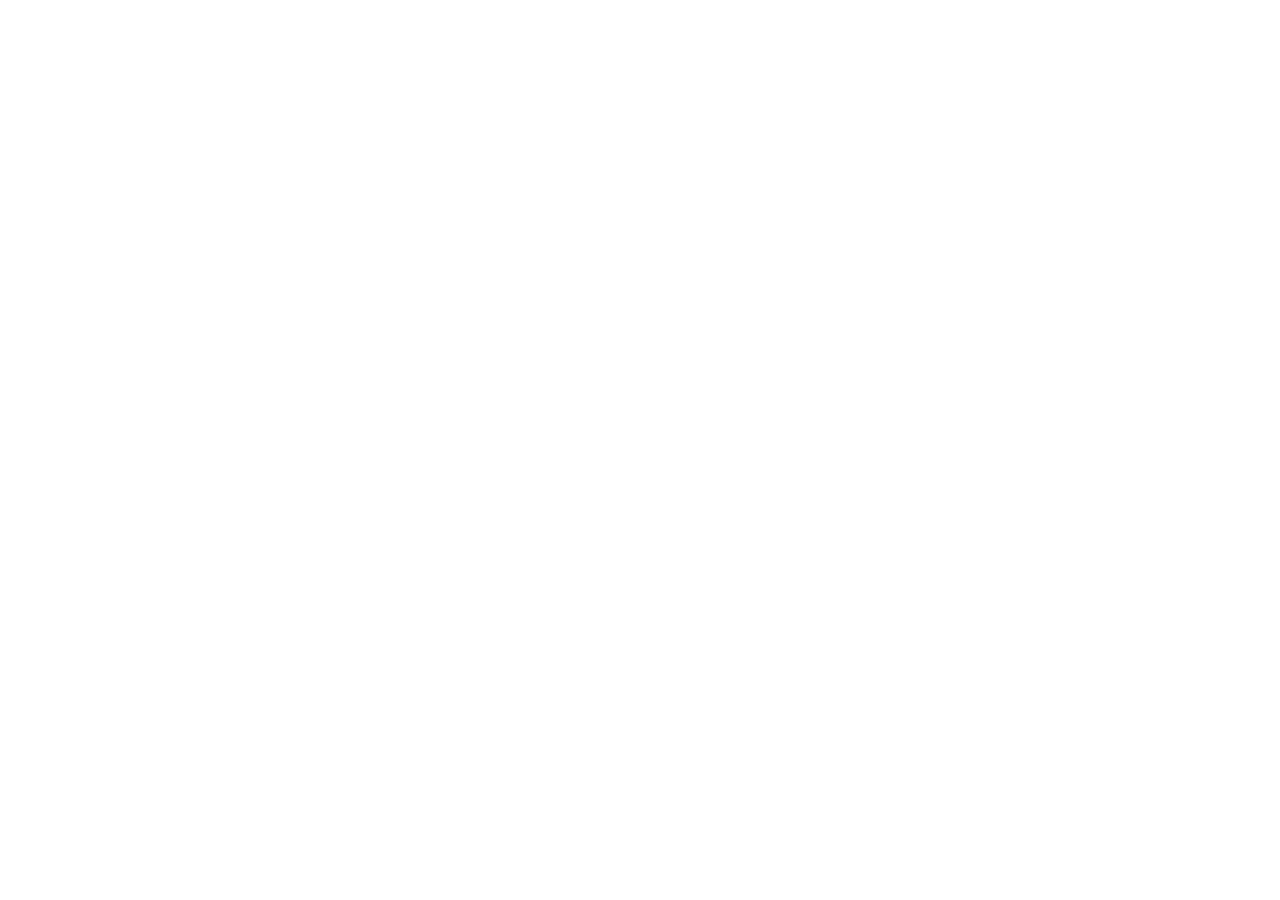
==== index.html @ 1b245532 "first commit" ====
<!DOCTYPE html>
<html lang="en">
  <head>
    <meta charset="UTF-8" />
    <meta name="viewport" content="width=device-width, initial-scale=1.0" />
    <title>Portfolio Serhii Pidhorodetskyis</title>
  </head>
  <body></body>
</html>
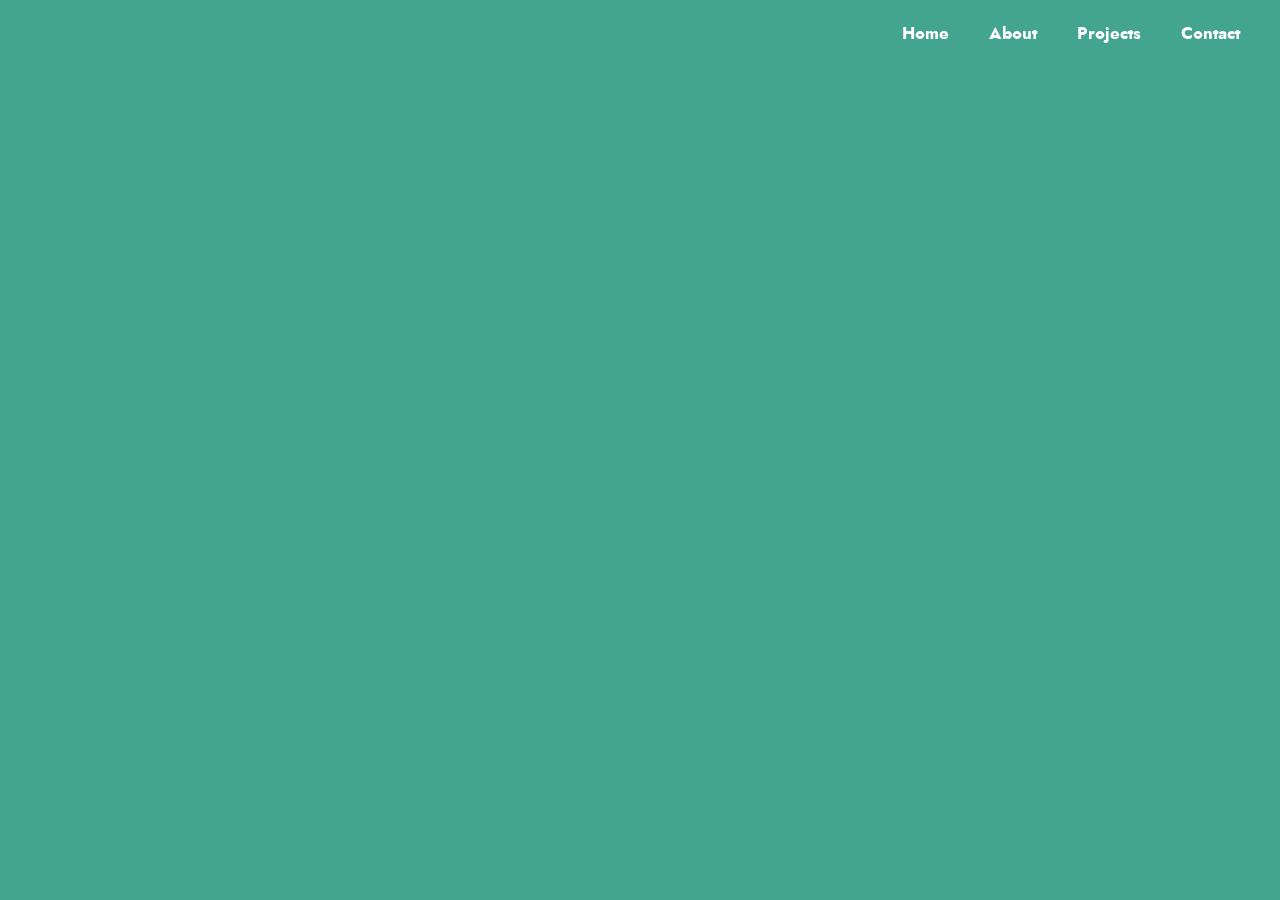
==== commit 5d257847: "add fonts and header" ====
--- a/index.html
+++ b/index.html
@@ -3,7 +3,32 @@
   <head>
     <meta charset="UTF-8" />
     <meta name="viewport" content="width=device-width, initial-scale=1.0" />
-    <title>Portfolio Serhii Pidhorodetskyis</title>
+    <link rel="stylesheet" href="css/style.css" />
+    <title>Portfolio-Serhii</title>
   </head>
-  <body></body>
+  <body>
+    <header class="container header-container">
+      <ul>
+        <li>
+          <a href="#">Home</a>
+        </li>
+        <li>
+          <a href="#">About</a>
+        </li>
+        <li>
+          <a href="#">Projects</a>
+        </li>
+        <li>
+          <a href="#">Contact</a>
+        </li>
+      </ul>
+    </header>
+    <main>
+      <section></section>
+      <section></section>
+      <section></section>
+      <section></section>
+    </main>
+    <footer></footer>
+  </body>
 </html>
--- a/css/style.css
+++ b/css/style.css
@@ -0,0 +1,72 @@
+@font-face {
+  font-family: "cera_probold";
+  src: url("../fonts/cera_pro_bold-webfont.eot");
+  src: url("../fonts/cera_pro_bold-webfont.eot?#iefix") format("embedded-opentype"), url("../fonts/cera_pro_bold-webfont.woff2") format("woff2"), url("../fonts/cera_pro_bold-webfont.woff") format("woff"), url("../fonts/cera_pro_bold-webfont.ttf") format("truetype"), url("../fonts/cera_pro_bold-webfont.svg#cera_probold") format("svg");
+  font-weight: normal;
+  font-style: normal;
+}
+@font-face {
+  font-family: "cera_promedium";
+  src: url("../fonts/cera_pro_medium-webfont.eot");
+  src: url("../fonts/cera_pro_medium-webfont.eot?#iefix") format("embedded-opentype"), url("../fonts/cera_pro_medium-webfont.woff2") format("woff2"), url("../fonts/cera_pro_medium-webfont.woff") format("woff"), url("../fonts/cera_pro_medium-webfont.ttf") format("truetype"), url("../fonts/cera_pro_medium-webfont.svg#cera_promedium") format("svg");
+  font-weight: normal;
+  font-style: normal;
+}
+@font-face {
+  font-family: "cera_proregular";
+  src: url("../fonts/cera_pro_regular-webfont.eot");
+  src: url("../fonts/cera_pro_regular-webfont.eot?#iefix") format("embedded-opentype"), url("../fonts/cera_pro_regular-webfont.woff2") format("woff2"), url("../fonts/cera_pro_regular-webfont.woff") format("woff"), url("../fonts/cera_pro_regular-webfont.ttf") format("truetype"), url("../fonts/cera_pro_regular-webfont.svg#cera_proregular") format("svg");
+  font-weight: normal;
+  font-style: normal;
+}
+@font-face {
+  font-family: "jostregular";
+  src: url("../fonts/jost-webfont.eot");
+  src: url("../fonts/jost-webfont.eot?#iefix") format("embedded-opentype"), url("../fonts/jost-webfont.woff2") format("woff2"), url("../fonts/jost-webfont.woff") format("woff"), url("../fonts/jost-webfont.ttf") format("truetype"), url("../fonts/jost-webfont.svg#jostregular") format("svg");
+  font-weight: normal;
+  font-style: normal;
+}
+@font-face {
+  font-family: "jostbold";
+  src: url("../fonts/jost-bold-webfont.eot");
+  src: url("../fonts/jost-bold-webfont.eot?#iefix") format("embedded-opentype"), url("../fonts/jost-bold-webfont.woff2") format("woff2"), url("../fonts/jost-bold-webfont.woff") format("woff"), url("../fonts/jost-bold-webfont.ttf") format("truetype"), url("../fonts/jost-bold-webfont.svg#jostbold") format("svg");
+  font-weight: normal;
+  font-style: normal;
+}
+* {
+  margin: 0;
+  padding: 0;
+  box-sizing: border-box;
+}
+
+.container {
+  max-width: 1200px;
+  margin: 0 auto;
+}
+
+body {
+  background-color: rgb(67, 164, 143);
+}
+
+header {
+  display: flex;
+  justify-content: end;
+}
+header ul {
+  display: inline-flex;
+  justify-content: space-between;
+  gap: 40px;
+  list-style-type: none;
+}
+header ul li a {
+  font-family: "jostbold";
+  font-weight: 400;
+  font-size: 17px;
+  line-height: 160%;
+  color: rgb(255, 255, 255);
+  text-decoration: none;
+  transition: color 0.3s;
+}
+.header-container {
+  margin-top: 20px;
+}/*# sourceMappingURL=style.css.map */
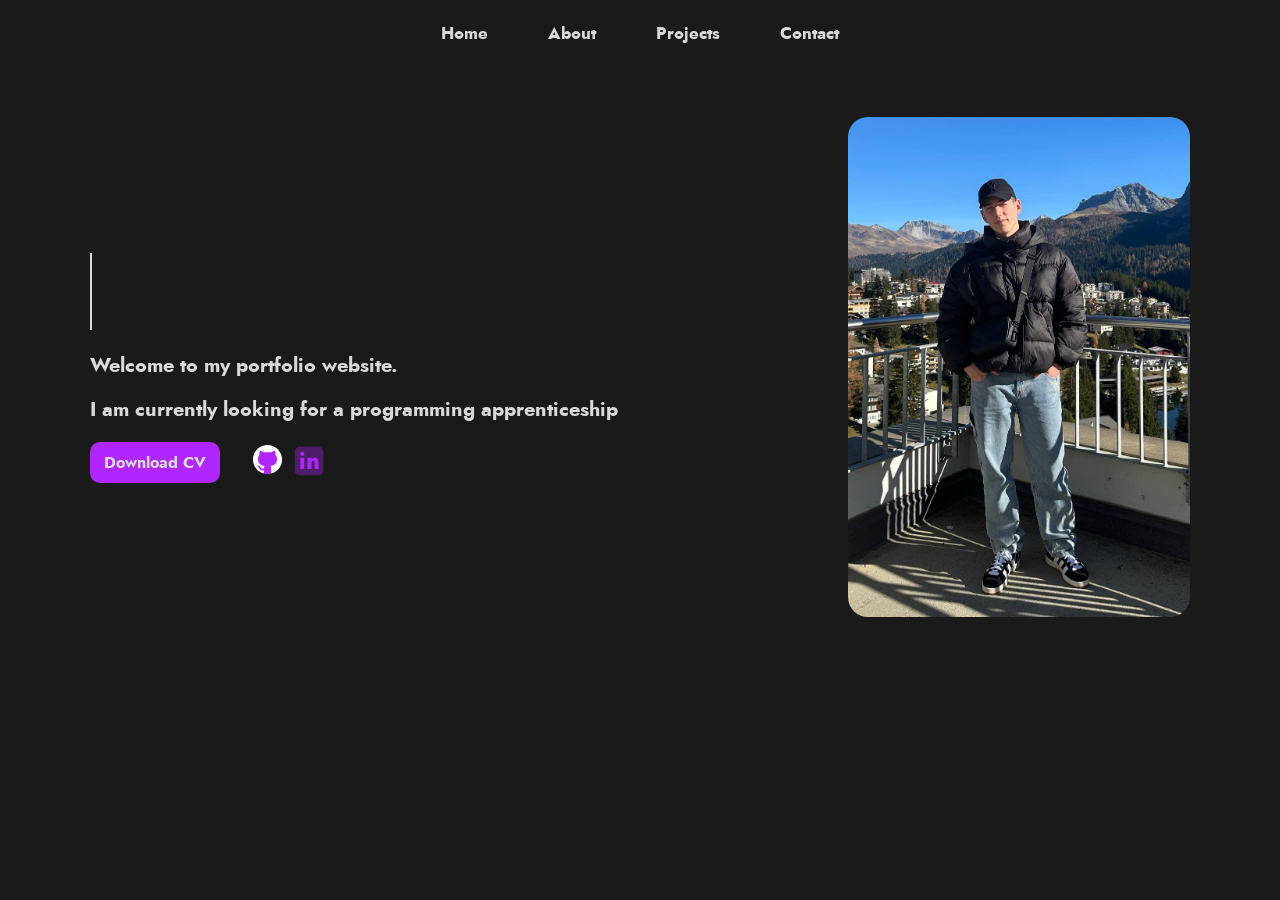
==== commit 207b803b: "made a hero section" ====
--- a/index.html
+++ b/index.html
@@ -8,27 +8,56 @@
   </head>
   <body>
     <header class="container header-container">
-      <ul>
-        <li>
-          <a href="#">Home</a>
-        </li>
-        <li>
-          <a href="#">About</a>
-        </li>
-        <li>
-          <a href="#">Projects</a>
-        </li>
-        <li>
-          <a href="#">Contact</a>
-        </li>
-      </ul>
+      <nav>
+        <ul>
+          <li>
+            <a href="#">Home</a>
+          </li>
+          <li>
+            <a href="#">About</a>
+          </li>
+          <li>
+            <a href="#">Projects</a>
+          </li>
+          <li>
+            <a href="#">Contact</a>
+          </li>
+        </ul>
+      </nav>
     </header>
     <main>
-      <section></section>
+      <section class="hero-section">
+        <div class="container hero">
+          <div class="left-side-hero">
+            <h1 class="typing-container">
+              <span class="typing">Hi, I’m Serhii</span>
+            </h1>
+            <p>Welcome to my portfolio website.</p>
+            <p>I am currently looking for a programming apprenticeship</p>
+            <div class="social-links">
+              <a href="images/cv.pdf" class="resume" download>Download CV</a>
+              <a
+                href="https://github.com/Serhii269"
+                class="github"
+                target="_blank"
+              ></a>
+              <a
+                href="https://www.linkedin.com/in/serhii-pidhorodetskyi-692422379/"
+                class="in"
+                target="_blank"
+              ></a>
+            </div>
+          </div>
+          <div class="right-side-hero">
+            <img src="images/my-photo.jpg" />
+          </div>
+        </div>
+      </section>
       <section></section>
       <section></section>
       <section></section>
     </main>
     <footer></footer>
+    <script src="script.js"></script>
   </body>
 </html>
--- a/css/style.css
+++ b/css/style.css
@@ -40,22 +40,22 @@
 }
 
 .container {
-  max-width: 1200px;
+  max-width: 1140px;
   margin: 0 auto;
 }
 
 body {
-  background-color: rgb(67, 164, 143);
+  background-color: #1a1a1a;
 }
 
 header {
   display: flex;
-  justify-content: end;
+  justify-content: center;
 }
 header ul {
   display: inline-flex;
   justify-content: space-between;
-  gap: 40px;
+  gap: 60px;
   list-style-type: none;
 }
 header ul li a {
@@ -63,10 +63,133 @@
   font-weight: 400;
   font-size: 17px;
   line-height: 160%;
-  color: rgb(255, 255, 255);
+  color: #d9d9d9;
   text-decoration: none;
   transition: color 0.3s;
 }
+header ul li a:hover {
+  color: #b026ff;
+}
+
 .header-container {
   margin-top: 20px;
+}
+
+.hero-section {
+  margin-top: 70px;
+}
+
+.hero {
+  display: flex;
+  justify-content: space-between;
+  align-items: center;
+  padding-left: 20px;
+  padding-right: 20px;
+}
+
+.right-side-hero {
+  perspective: 1000px;
+}
+.right-side-hero img {
+  width: 100%;
+  height: 500px;
+  border-radius: 20px;
+  transform-style: preserve-3d;
+  transition: transform 0.2s ease;
+  display: block;
+}
+
+.left-side-hero h1 {
+  font-weight: 500;
+  font-size: 64px;
+  line-height: 120%;
+  color: #b026ff;
+  padding-bottom: 20px;
+  font-family: "cera_probold";
+}
+.left-side-hero p {
+  font-weight: 500;
+  font-size: 20px;
+  line-height: 120%;
+  color: #d9d9d9;
+  padding-bottom: 20px;
+  font-family: "jostbold";
+}
+
+.typing-container {
+  display: inline-block;
+  overflow: hidden;
+}
+
+.typing {
+  display: inline-block;
+  white-space: nowrap;
+  border-right: 2px solid #d9d9d9;
+  font-family: "jostbold";
+  width: 0;
+  animation: typing 2s steps(30) infinite alternate, blink 0.5s step-end infinite;
+}
+
+@keyframes typing {
+  from {
+    width: 0;
+  }
+  to {
+    width: 10ch;
+  }
+}
+@keyframes blink {
+  50% {
+    border-color: transparent;
+  }
+}
+.social-links {
+  display: flex;
+  gap: 5px;
+  list-style: none;
+}
+
+.resume {
+  color: #d9d9d9;
+  background-color: #b026ff;
+  border-radius: 10px;
+  padding: 9px 14px;
+  text-decoration: none;
+  font-family: "jostbold";
+  display: inline-block;
+  transition: 0.4s all;
+  text-decoration: none;
+  margin-right: 25px;
+}
+.resume:hover {
+  background-color: #00f0ff;
+  color: #1a1a1a;
+}
+
+.github {
+  display: inline-block;
+  width: 35px;
+  height: 35px;
+  background-repeat: no-repeat;
+  background-size: contain;
+  background-position: center;
+  transition: 0.4s all;
+  background-image: url("../images/git-hub.svg");
+}
+.github:hover {
+  background-image: url("../images/git-hub-hover.svg");
+}
+
+.in {
+  display: inline-block;
+  width: 38px;
+  height: 38px;
+  background-repeat: no-repeat;
+  background-size: contain;
+  background-position: center;
+  transition: 0.4s all;
+  background-image: url("../images/linkedin.svg");
+}
+.in:hover {
+  background-image: url("../images/linkedin-hover.svg");
 }/*# sourceMappingURL=style.css.map */
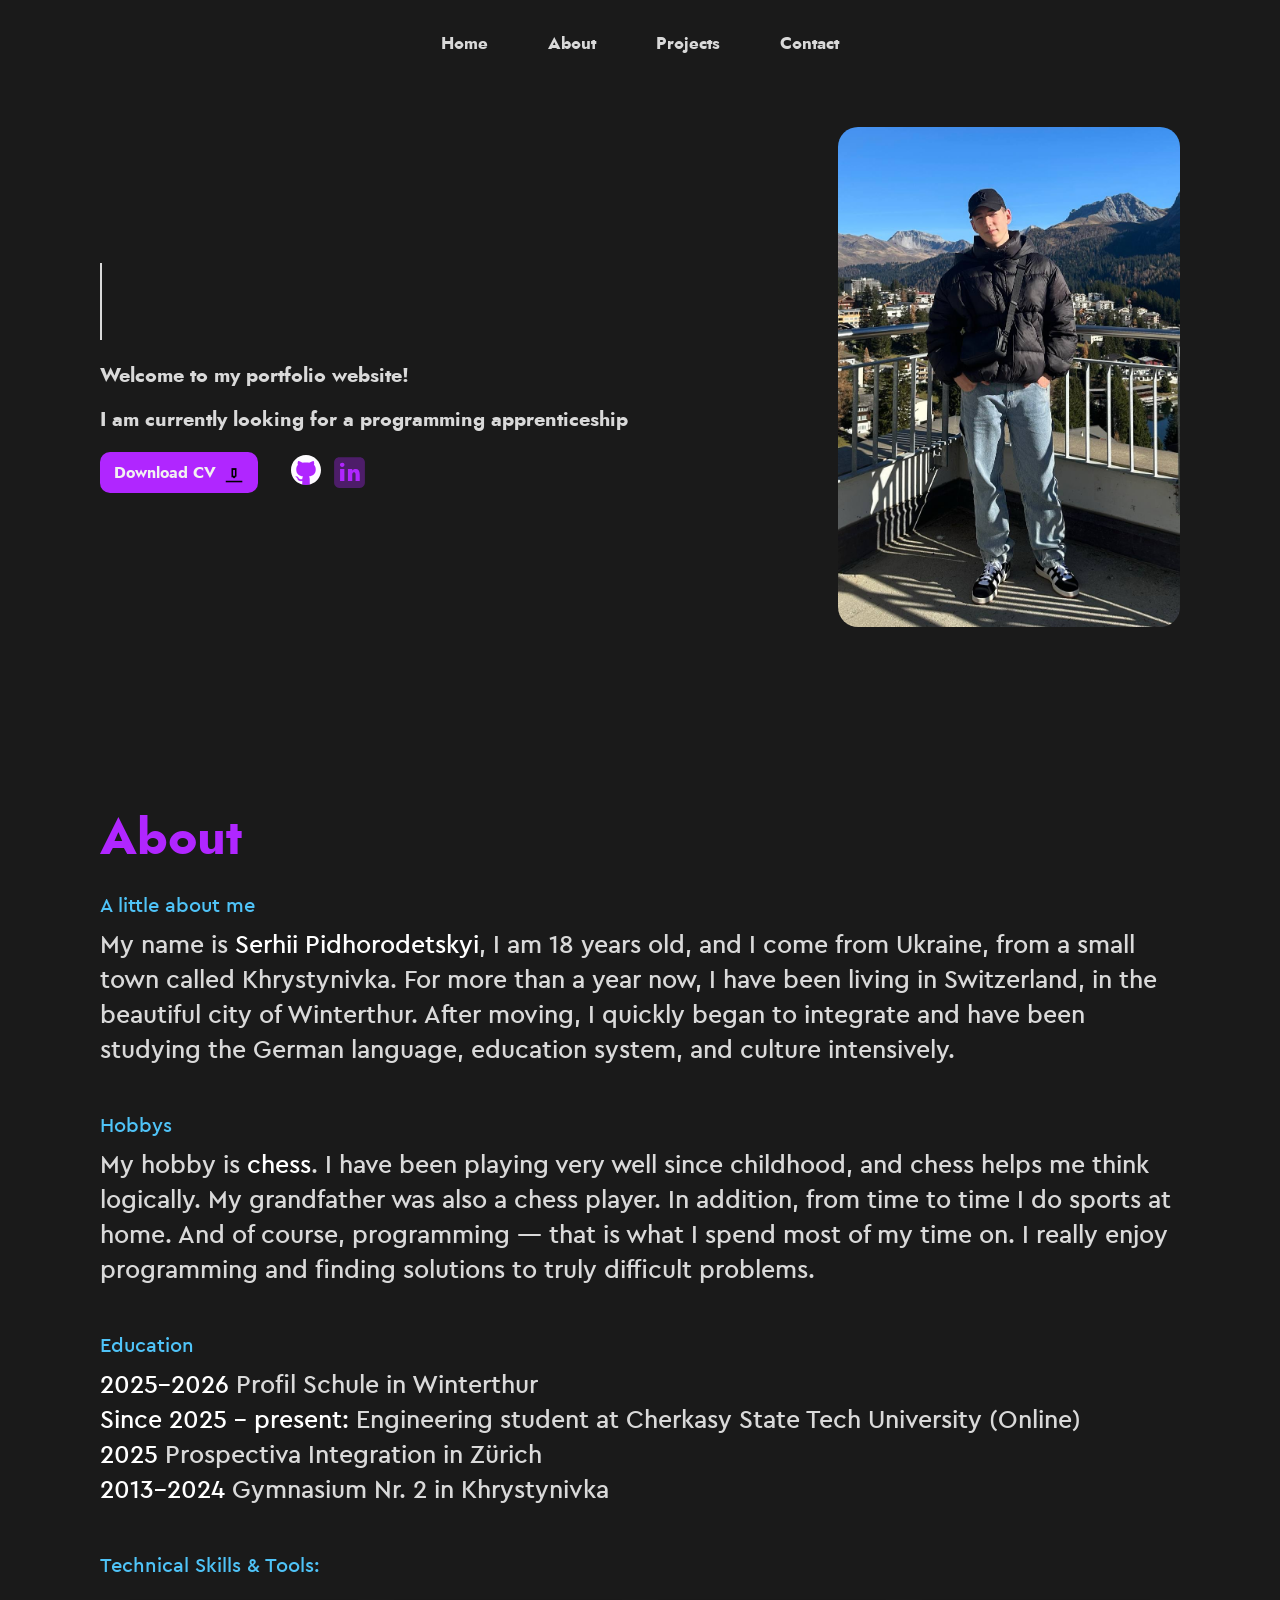
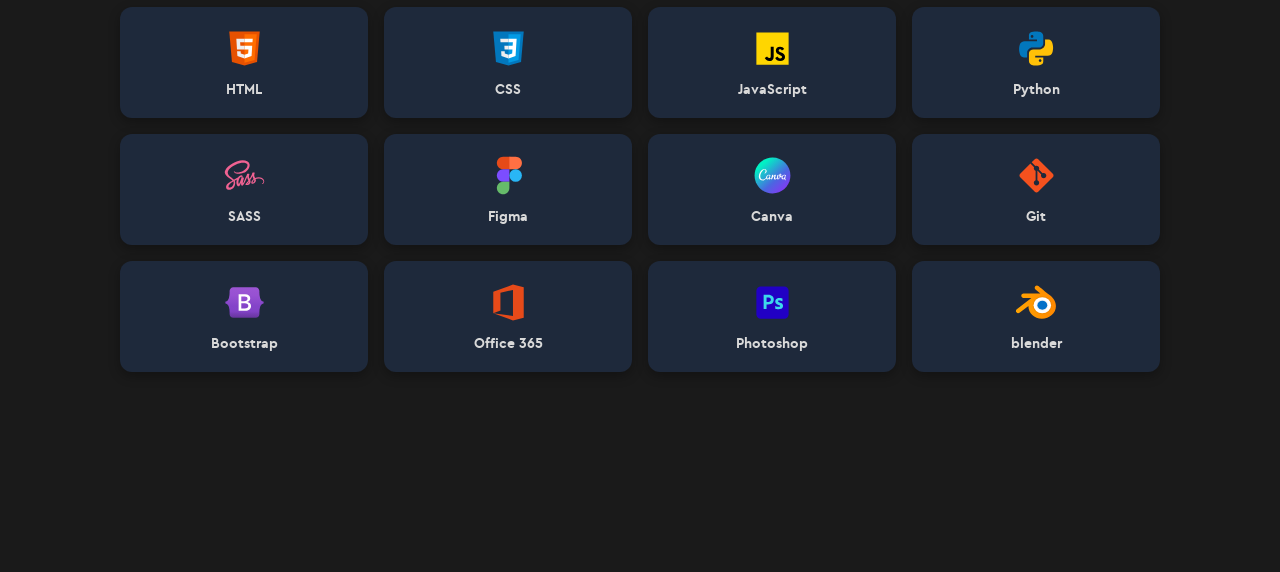
==== commit 632cfe30: "made section about" ====
--- a/index.html
+++ b/index.html
@@ -32,10 +32,12 @@
             <h1 class="typing-container">
               <span class="typing">Hi, I’m Serhii</span>
             </h1>
-            <p>Welcome to my portfolio website.</p>
+            <p>Welcome to my portfolio website!</p>
             <p>I am currently looking for a programming apprenticeship</p>
             <div class="social-links">
-              <a href="images/cv.pdf" class="resume" download>Download CV</a>
+              <a href="images/cv.pdf" class="resume" download
+                >Download CV<img src="images/download.gif"
+              /></a>
               <a
                 href="https://github.com/Serhii269"
                 class="github"
@@ -53,11 +55,98 @@
           </div>
         </div>
       </section>
-      <section></section>
-      <section></section>
+      <section class="about-section container">
+        <div class="about">
+          <h2>About</h2>
+          <h3>A little about me</h3>
+          <p>
+            My name is <span class="text">Serhii Pidhorodetskyi</span>, I am 18
+            years old, and I come from Ukraine, from a small town called
+            Khrystynivka. For more than a year now, I have been living in
+            Switzerland, in the beautiful city of Winterthur. After moving, I
+            quickly began to integrate and have been studying the German
+            language, education system, and culture intensively.
+          </p>
+          <h3>Hobbys</h3>
+          <p>
+            My hobby is <span class="text">chess</span>. I have been playing
+            very well since childhood, and chess helps me think logically. My
+            grandfather was also a chess player. In addition, from time to time
+            I do sports at home. And of course, programming — that is what I
+            spend most of my time on. I really enjoy programming and finding
+            solutions to truly difficult problems.
+          </p>
+          <h3>Education</h3>
+          <p>
+            <span class="text">2025-2026</span> Profil Schule in Winterthur
+            <span class="text"><br />Since 2025 – present:</span> Engineering
+            student at Cherkasy State Tech University (Online) <br /><span
+              class="text"
+              >2025</span
+            >
+            Prospectiva Integration in Zürich <br /><span class="text"
+              >2013-2024</span
+            >
+            Gymnasium Nr. 2 in Khrystynivka
+          </p>
+          <h3>Technical Skills & Tools:</h3>
+          <div class="tech-grid">
+            <div class="card">
+              <img src="images/html.svg" alt="HTML" />
+              <span>HTML</span>
+            </div>
+            <div class="card">
+              <img src="images/css.svg" alt="CSS" />
+              <span>CSS</span>
+            </div>
+            <div class="card">
+              <img src="images/js.svg" alt="JS" />
+              <span>JavaScript</span>
+            </div>
+            <div class="card">
+              <img src="images/python.svg" alt="Python" />
+              <span>Python</span>
+            </div>
+            <div class="card">
+              <img src="images/sass.svg" alt="SASS" />
+              <span>SASS</span>
+            </div>
+            <div class="card">
+              <img src="images/figma.svg" alt="Figma" />
+              <span>Figma</span>
+            </div>
+            <div class="card">
+              <img src="images/canva.svg" alt="Canva" />
+              <span>Canva</span>
+            </div>
+            <div class="card">
+              <img src="images/git.svg" alt="Git" />
+              <span>Git</span>
+            </div>
+            <div class="card">
+              <img src="images/bootstrap.svg" alt="Bootstrap" />
+              <span>Bootstrap</span>
+            </div>
+            <div class="card">
+              <img src="images/office365.svg" alt="Office365" />
+              <span>Office 365</span>
+            </div>
+            <div class="card">
+              <img src="images/photoshop.svg" alt="Adobe Photoshop" />
+              <span>Photoshop</span>
+            </div>
+            <div class="card">
+              <img src="images/blender.svg" alt="Blender" />
+              <span>blender</span>
+            </div>
+          </div>
+        </div>
+      </section>
+
+      <section class="projects-section"></section>
       <section></section>
     </main>
     <footer></footer>
-    <script src="script.js"></script>
+    <script src="js/script.js"></script>
   </body>
 </html>
--- a/css/style.css
+++ b/css/style.css
@@ -72,7 +72,7 @@
 }
 
 .header-container {
-  margin-top: 20px;
+  margin-top: 30px;
 }
 
 .hero-section {
@@ -83,8 +83,8 @@
   display: flex;
   justify-content: space-between;
   align-items: center;
-  padding-left: 20px;
-  padding-right: 20px;
+  padding-left: 30px;
+  padding-right: 30px;
 }
 
 .right-side-hero {
@@ -150,7 +150,7 @@
 }
 
 .resume {
-  color: #d9d9d9;
+  color: #f2f1f1;
   background-color: #b026ff;
   border-radius: 10px;
   padding: 9px 14px;
@@ -165,11 +165,17 @@
   background-color: #00f0ff;
   color: #1a1a1a;
 }
+.resume img {
+  width: 20px;
+  height: 20px;
+  margin-left: 8px;
+  vertical-align: middle;
+}
 
 .github {
   display: inline-block;
-  width: 35px;
-  height: 35px;
+  width: 36px;
+  height: 36px;
   background-repeat: no-repeat;
   background-size: contain;
   background-position: center;
@@ -182,8 +188,8 @@
 
 .in {
   display: inline-block;
-  width: 38px;
-  height: 38px;
+  width: 41px;
+  height: 41px;
   background-repeat: no-repeat;
   background-size: contain;
   background-position: center;
@@ -192,4 +198,79 @@
 }
 .in:hover {
   background-image: url("../images/linkedin-hover.svg");
+}
+
+.about-section {
+  margin-top: 180px;
+}
+
+.about {
+  padding-left: 30px;
+  padding-right: 30px;
+}
+.about h2 {
+  font-weight: 500;
+  font-size: 50px;
+  line-height: 120%;
+  color: #b026ff;
+  padding-bottom: 25px;
+  font-family: "jostbold";
+}
+.about h3 {
+  font-weight: 300;
+  font-size: 20px;
+  color: #4fc3f7;
+  padding-bottom: 10px;
+  font-family: "cera_promedium";
+}
+.about p {
+  font-weight: 300;
+  font-size: 25px;
+  line-height: 140%;
+  color: #d9d9d9;
+  padding-bottom: 45px;
+  font-family: "cera_promedium";
+}
+
+.tech-grid {
+  display: grid;
+  grid-template-columns: repeat(4, 1fr);
+  gap: 16px;
+  padding: 20px;
+}
+
+.card {
+  display: flex;
+  flex-direction: column;
+  align-items: center;
+  justify-content: center;
+  background: #1e293b;
+  border-radius: 12px;
+  padding: 20px;
+  transition: 0.3s ease, transform 0.2s ease;
+  box-shadow: 0 4px 12px rgba(0, 0, 0, 0.3);
+}
+.card:hover {
+  background: #334155;
+  transform: translateY(-3px);
+}
+.card img {
+  width: 43px;
+  height: 43px;
+  margin-bottom: 10px;
+}
+.card span {
+  color: #d9d9d9;
+  font-size: 14px;
+  font-weight: 500;
+  text-align: center;
+  font-family: "cera_probold";
+}
+
+.text {
+  color: #ffffff;
+}
+
+.projects-section {
+  margin-top: 180px;
 }/*# sourceMappingURL=style.css.map */
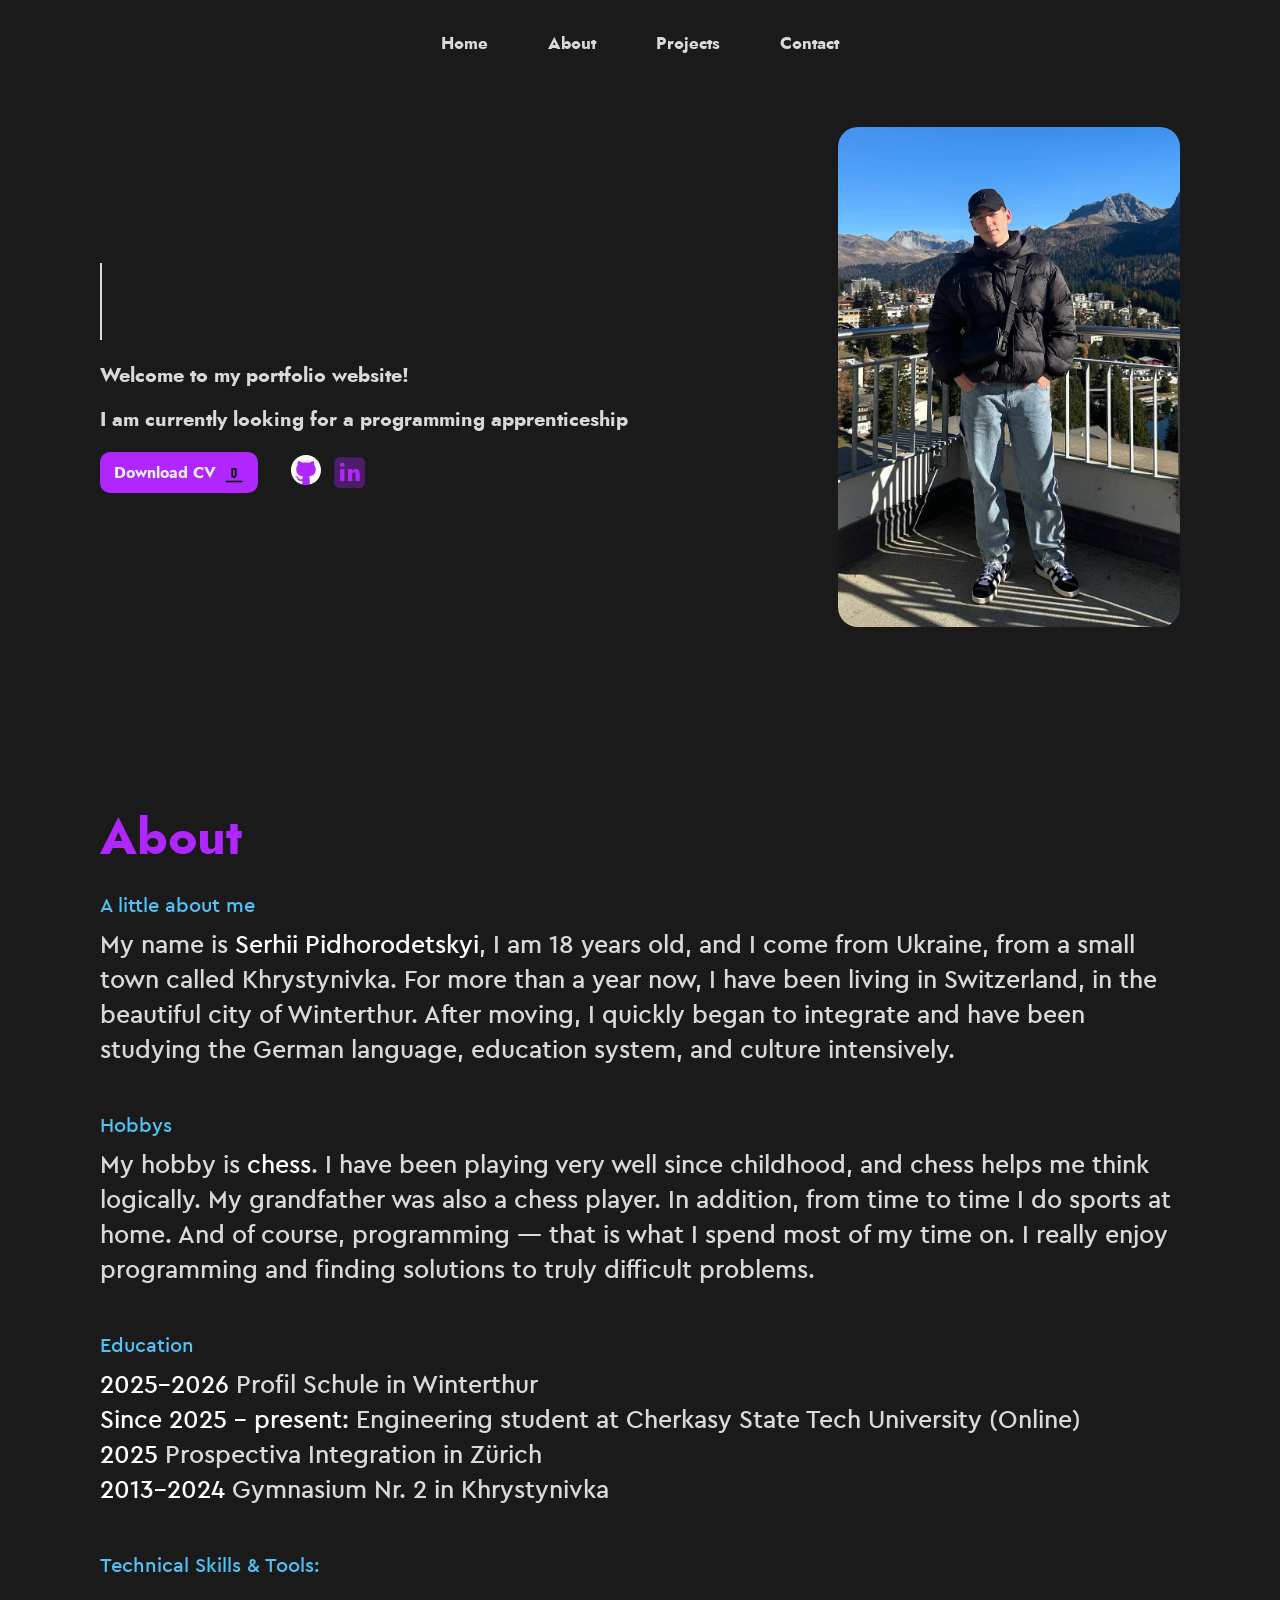
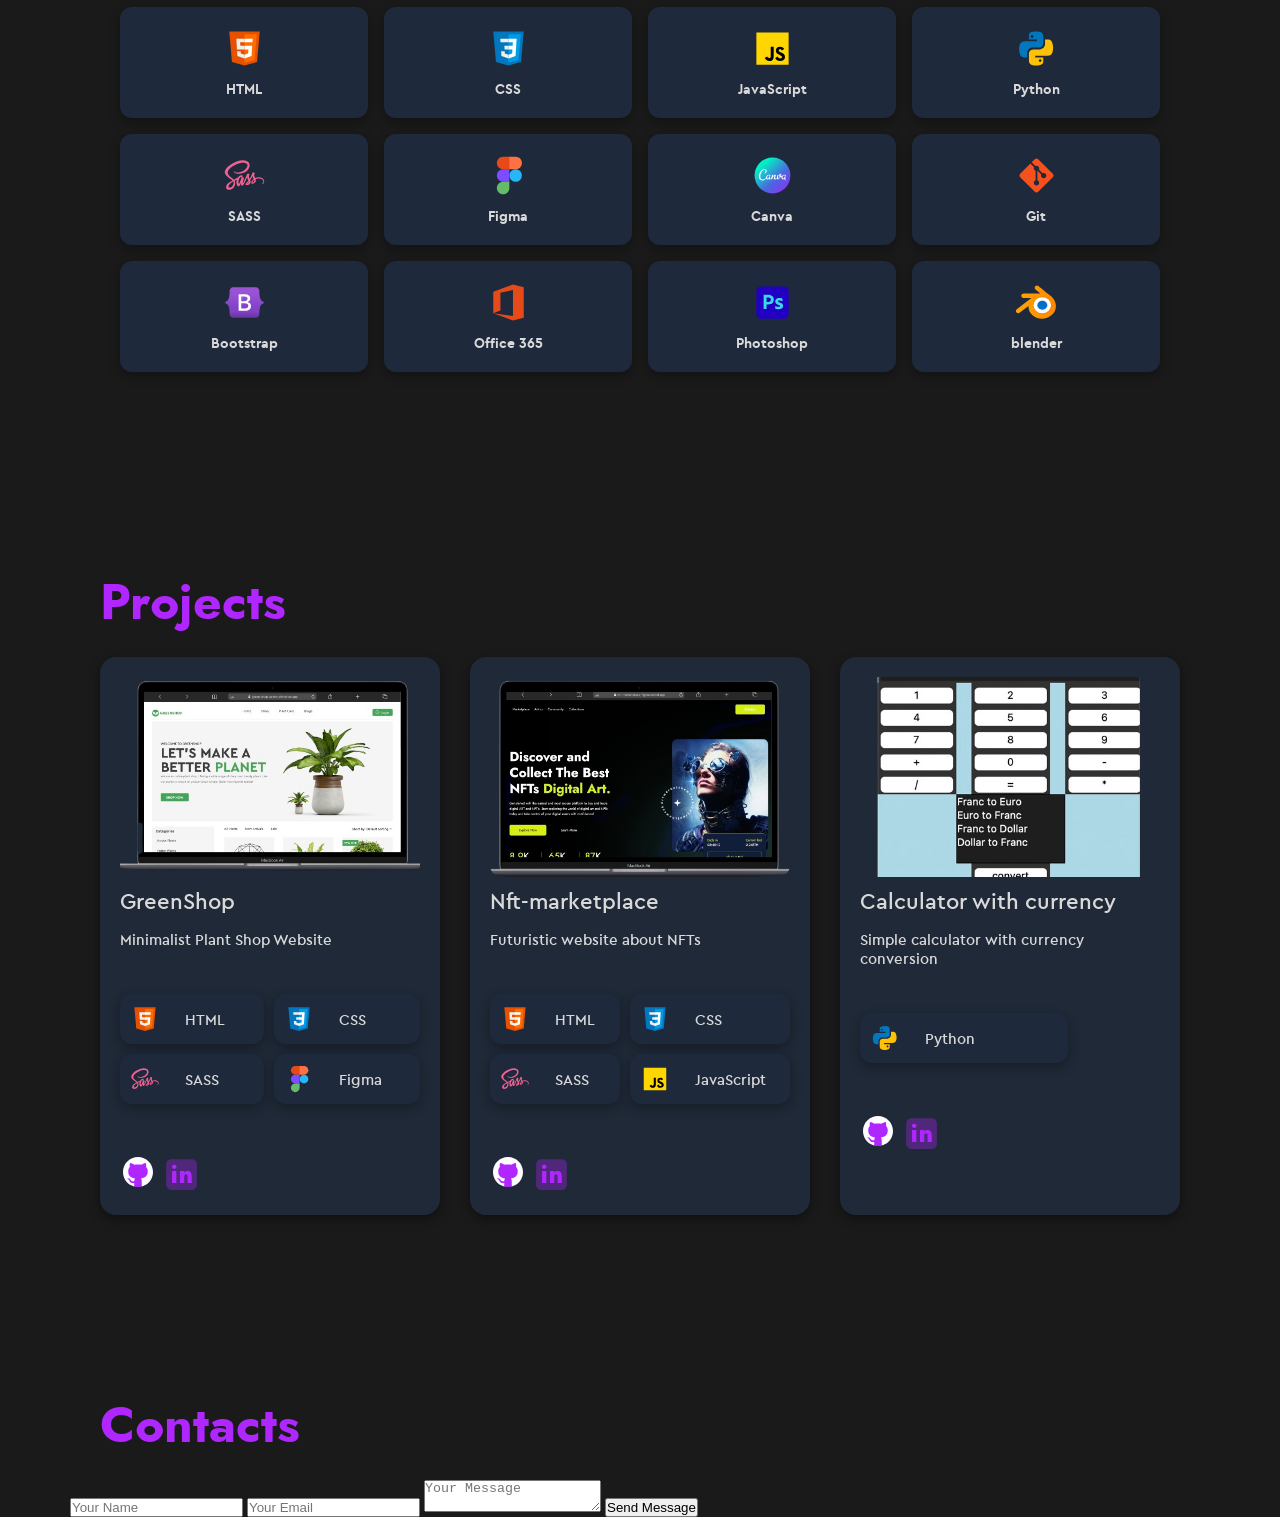
==== commit 89de4eab: "adeed projects section" ====
--- a/index.html
+++ b/index.html
@@ -4,6 +4,8 @@
     <meta charset="UTF-8" />
     <meta name="viewport" content="width=device-width, initial-scale=1.0" />
     <link rel="stylesheet" href="css/style.css" />
+    <link href="https://unpkg.com/aos@2.3.1/dist/aos.css" rel="stylesheet" />
+
     <title>Portfolio-Serhii</title>
   </head>
   <body>
@@ -28,7 +30,7 @@
     <main>
       <section class="hero-section">
         <div class="container hero">
-          <div class="left-side-hero">
+          <div data-aos="fade-right" class="left-side-hero">
             <h1 class="typing-container">
               <span class="typing">Hi, I’m Serhii</span>
             </h1>
@@ -50,13 +52,13 @@
               ></a>
             </div>
           </div>
-          <div class="right-side-hero">
+          <div data-aos="fade-left" class="right-side-hero">
             <img src="images/my-photo.jpg" />
           </div>
         </div>
       </section>
       <section class="about-section container">
-        <div class="about">
+        <div data-aos="fade-up" class="about">
           <h2>About</h2>
           <h3>A little about me</h3>
           <p>
@@ -143,10 +145,130 @@
         </div>
       </section>
 
-      <section class="projects-section"></section>
-      <section></section>
+      <section class="projects-section">
+        <div class="container">
+          <h2>Projects</h2>
+          <div class="projects">
+            <div class="project" alt="GreenShop">
+              <img src="images/greenshop.png" alt="GreenShop" />
+              <p>GreenShop</p>
+              <span>Minimalist Plant Shop Website</span>
+              <div class="tools-wrapper">
+                <div class="tools">
+                  <img src="images/html.svg" alt="HTML" />
+                  <a href="#">HTML</a>
+                </div>
+                <div class="tools">
+                  <img src="images/css.svg" alt="CSS" />
+                  <a href="#">CSS</a>
+                </div>
+                <div class="tools">
+                  <img src="images/sass.svg" alt="SASS" />
+                  <a href="#">SASS</a>
+                </div>
+                <div class="tools">
+                  <img src="images/figma.svg" alt="Figma" />
+                  <a href="#">Figma</a>
+                </div>
+              </div>
+              <div class="social-links">
+                <a
+                  href="https://github.com/Serhii269"
+                  class="github"
+                  target="_blank"
+                ></a>
+                <a
+                  href="https://www.linkedin.com/feed/?trk=onboarding-landing"
+                  target="_blank"
+                  class="in"
+                ></a>
+              </div>
+            </div>
+
+            <div class="project" alt="Nft-marketplace">
+              <img src="images/nft-marketplace.png" alt="Nft-marketplace" />
+              <p>Nft-marketplace</p>
+              <span>Futuristic website about NFTs</span>
+              <div class="tools-wrapper">
+                <div class="tools">
+                  <img src="images/html.svg" alt="HTML" />
+                  <a href="#">HTML</a>
+                </div>
+                <div class="tools">
+                  <img src="images/css.svg" alt="CSS" />
+                  <a href="#">CSS</a>
+                </div>
+                <div class="tools">
+                  <img src="images/sass.svg" alt="SASS" />
+                  <a href="#">SASS</a>
+                </div>
+                <div class="tools">
+                  <img src="images/js.svg" alt="JavaScript" />
+                  <a href="#">JavaScript</a>
+                </div>
+              </div>
+              <div class="social-links">
+                <a
+                  href="https://github.com/Serhii269"
+                  class="github"
+                  target="_blank"
+                ></a>
+                <a
+                  href="https://www.linkedin.com/feed/?trk=onboarding-landing"
+                  target="_blank"
+                  class="in"
+                ></a>
+              </div>
+            </div>
+            <div class="project" alt="Сalculator">
+              <img src="images/calculator-with-currency.png" alt="Calculator" />
+              <p>Calculator with currency</p>
+              <span>Simple calculator with currency conversion</span>
+              <div class="tools-wrapper">
+                <div class="tools">
+                  <img src="images/python.svg" alt="Python" />
+                  <a href="#">Python</a>
+                </div>
+              </div>
+              <div class="social-links">
+                <a
+                  href="https://github.com/Serhii269"
+                  class="github"
+                  target="_blank"
+                ></a>
+                <a
+                  href="https://www.linkedin.com/feed/?trk=onboarding-landing"
+                  target="_blank"
+                  class="in"
+                ></a>
+              </div>
+            </div>
+          </div>
+        </div>
+      </section>
     </main>
+    <section class="contact-section">
+      <div class="container">
+        <h2>Contacts</h2>
+        <div class="contact-form">
+          <form>
+            <input type="text" placeholder="Your Name" required />
+            <input type="email" placeholder="Your Email" required />
+            <textarea placeholder="Your Message" required></textarea>
+            <button type="submit">Send Message</button>
+          </form>
+        </div>
+      </div>
+    </section>
+
     <footer></footer>
     <script src="js/script.js"></script>
+    <script src="https://unpkg.com/aos@2.3.1/dist/aos.js"></script>
+    <script>
+      AOS.init({
+        duration: 1000,
+        once: true,
+      });
+    </script>
   </body>
 </html>
--- a/css/style.css
+++ b/css/style.css
@@ -273,4 +273,106 @@
 
 .projects-section {
   margin-top: 180px;
+}
+.projects-section h2 {
+  font-weight: 500;
+  font-size: 50px;
+  line-height: 120%;
+  color: #b026ff;
+  padding-bottom: 25px;
+  font-family: "jostbold";
+  margin-left: 30px;
+}
+
+.projects {
+  display: flex;
+  justify-content: space-between;
+  gap: 30px;
+  padding-left: 30px;
+  padding-right: 30px;
+}
+
+.project {
+  background: #1f2937;
+  border-radius: 16px;
+  padding: 20px;
+  box-shadow: 0 4px 12px rgba(0, 0, 0, 0.4);
+  transition: transform 0.2s ease;
+  display: flex;
+  flex-direction: column;
+  max-width: 350px;
+  flex: 1;
+}
+.project p {
+  font-weight: 300;
+  font-size: 22px;
+  color: #d9d9d9;
+  padding-bottom: 15px;
+  padding-top: 10px;
+  font-family: "cera_promedium";
+}
+.project span {
+  font-weight: 300;
+  font-size: 15px;
+  color: #d9d9d9;
+  padding-bottom: 45px;
+  font-family: "cera_promedium";
+}
+.project:hover {
+  transform: translateY(-7px);
+}
+.project img {
+  width: 100%;
+  height: 200px;
+  border-radius: 12px;
+  -o-object-fit: cover;
+     object-fit: cover;
+  display: block;
+}
+
+.tools {
+  display: inline-flex;
+  gap: 25px;
+  align-items: center;
+  background: #1e293b;
+  border-radius: 12px;
+  padding: 10px;
+  transition: 0.3s ease, transform 0.2s ease;
+  box-shadow: 0 4px 12px rgba(0, 0, 0, 0.3);
+}
+.tools:hover {
+  background: #334155;
+  transform: translateY(-3px);
+}
+.tools img {
+  width: 30px;
+  height: 30px;
+}
+.tools a {
+  font-weight: 300;
+  font-size: 15px;
+  color: #d9d9d9;
+  font-family: "cera_promedium";
+  text-decoration: none;
+}
+
+.tools-wrapper {
+  display: grid;
+  grid-template-columns: repeat(2, auto);
+  grid-auto-rows: auto;
+  gap: 10px;
+  margin-bottom: 50px;
+}
+
+.contact-section {
+  margin-top: 180px;
+}
+.contact-section h2 {
+  font-weight: 500;
+  font-size: 50px;
+  line-height: 120%;
+  color: #b026ff;
+  padding-bottom: 25px;
+  font-family: "jostbold";
+  margin-left: 30px;
 }/*# sourceMappingURL=style.css.map */
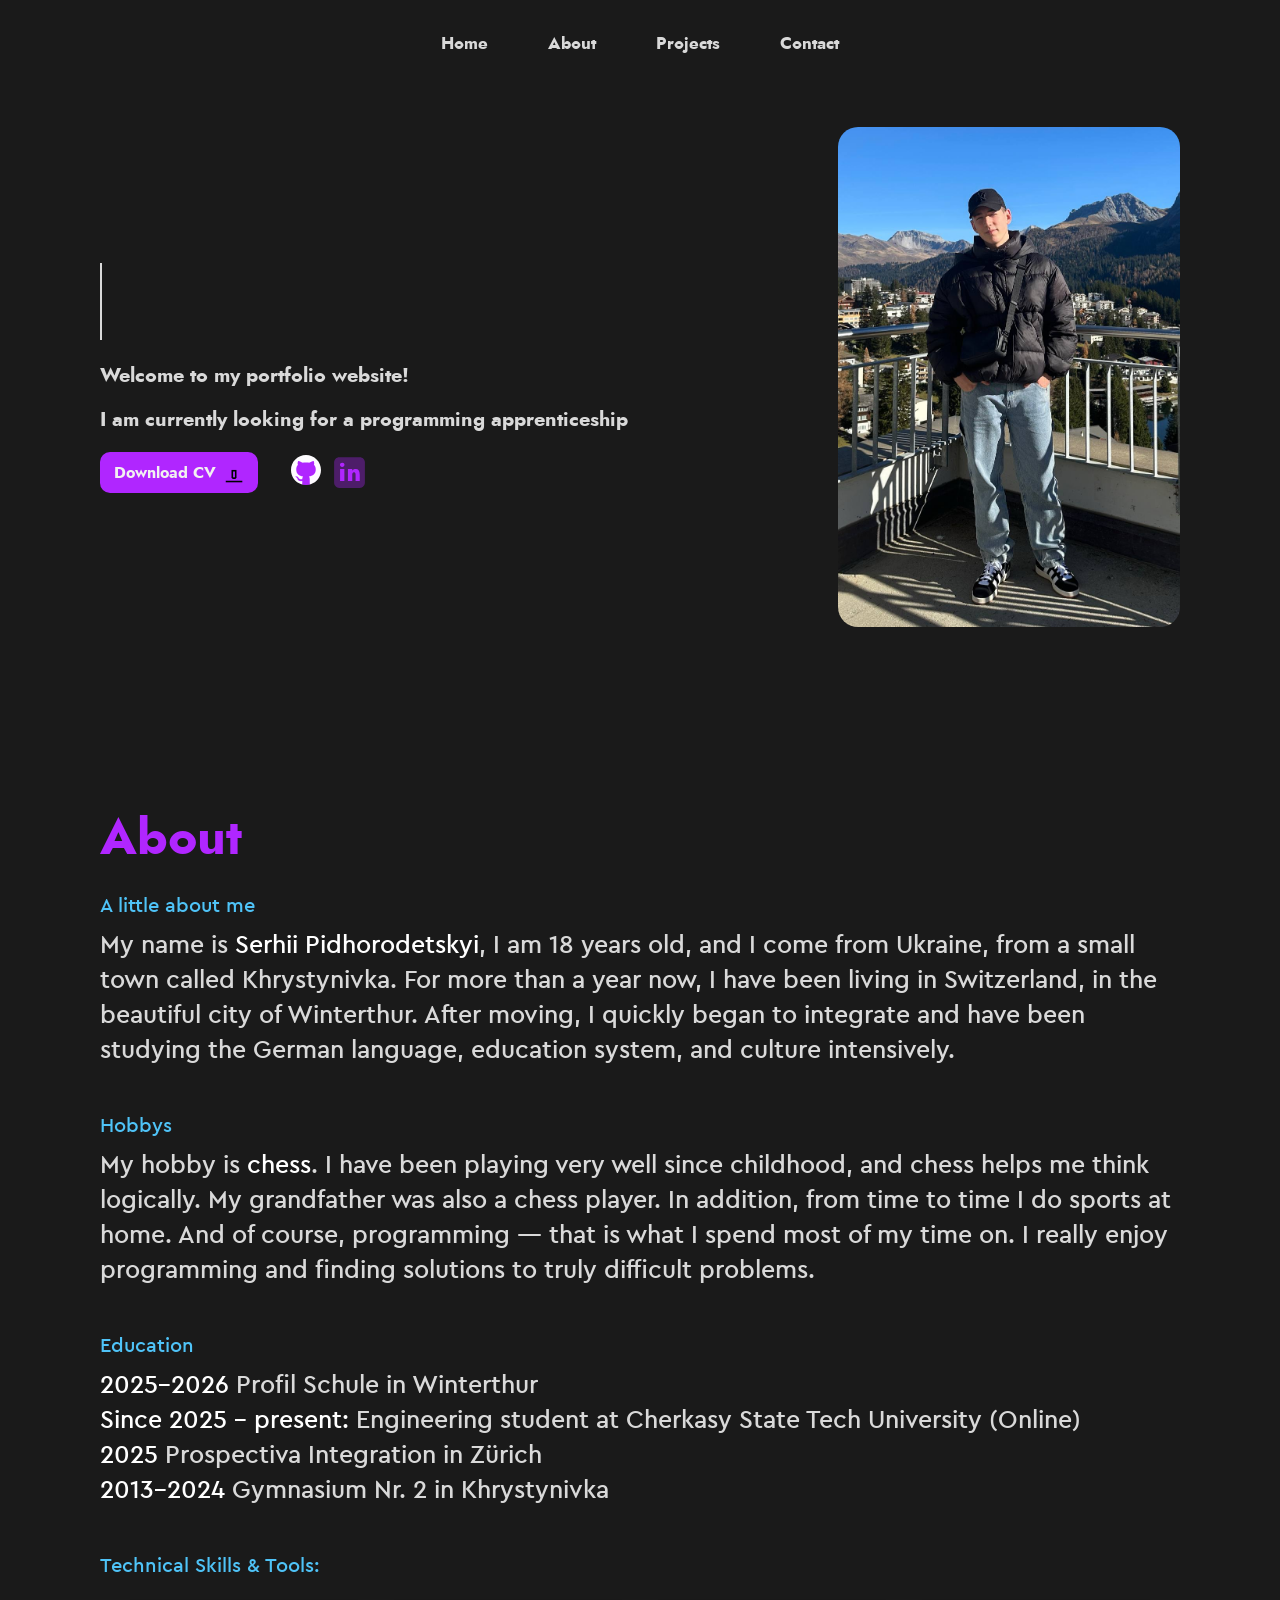
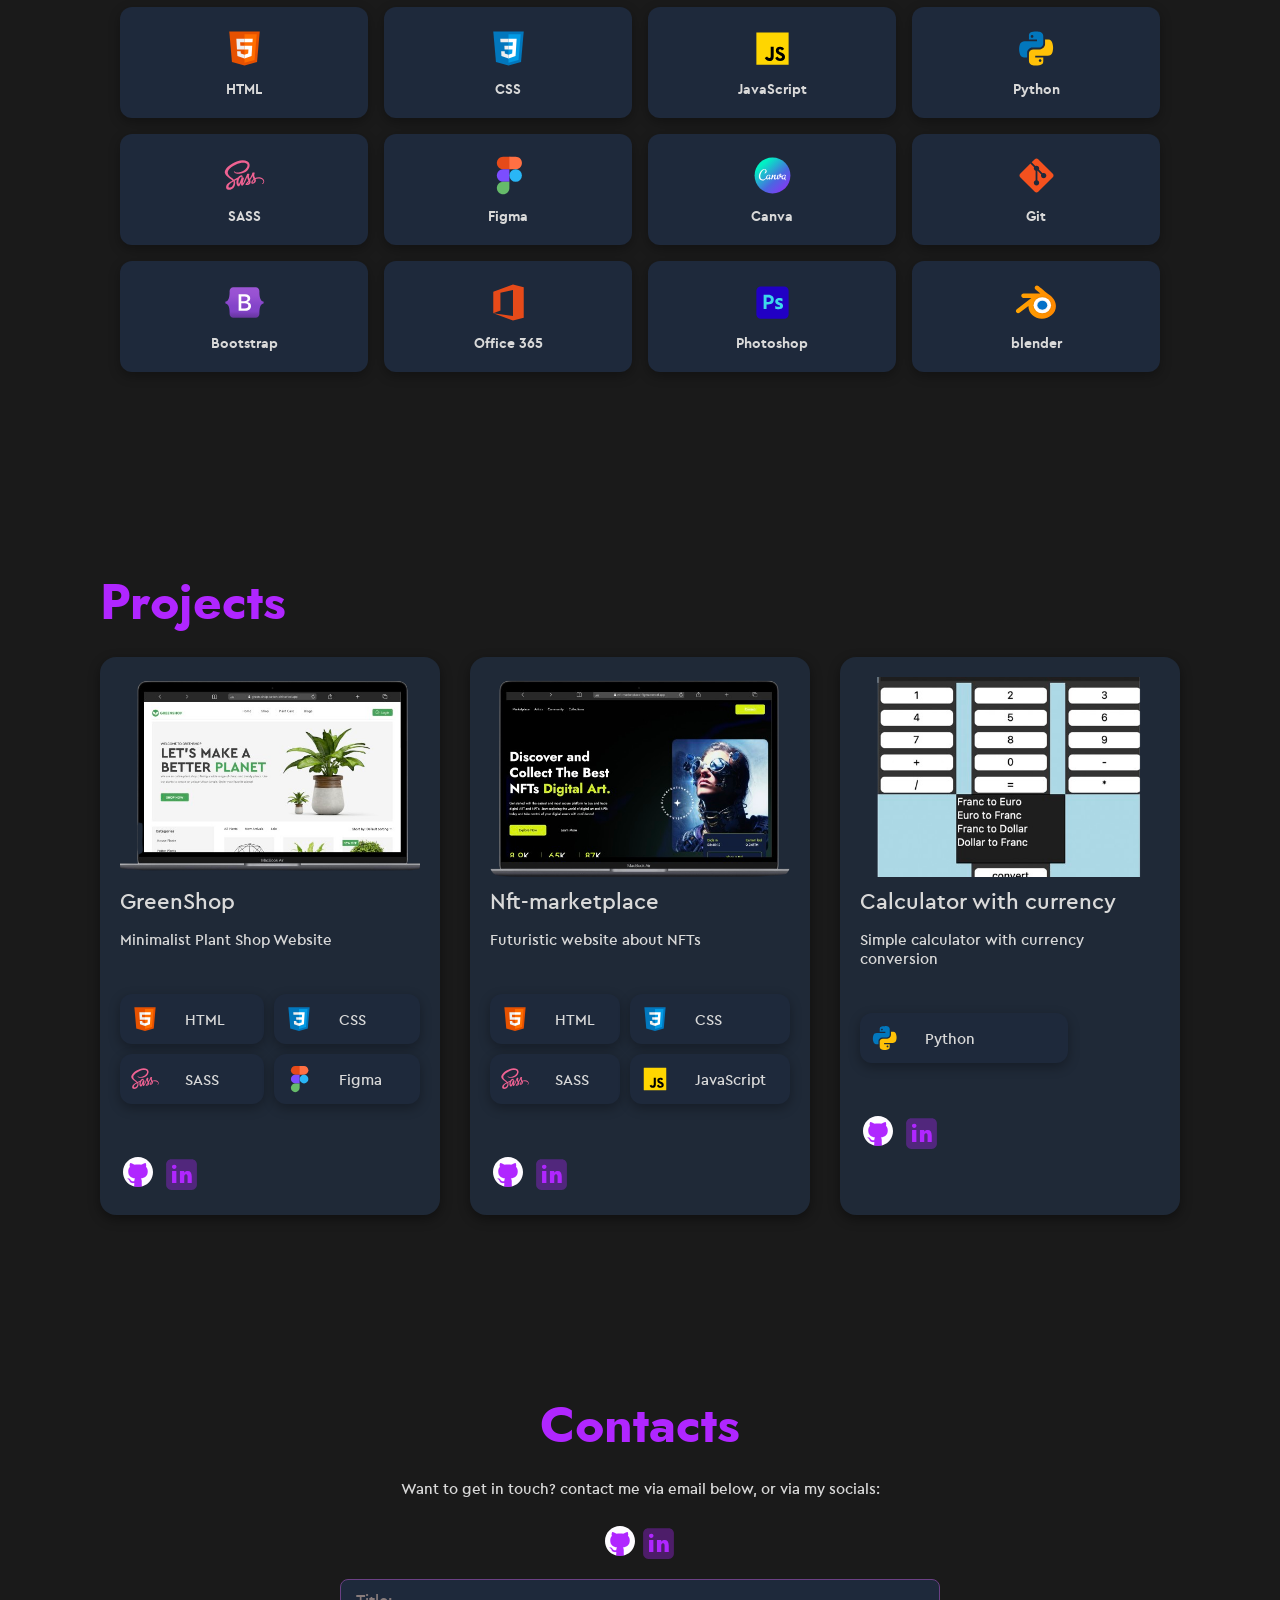
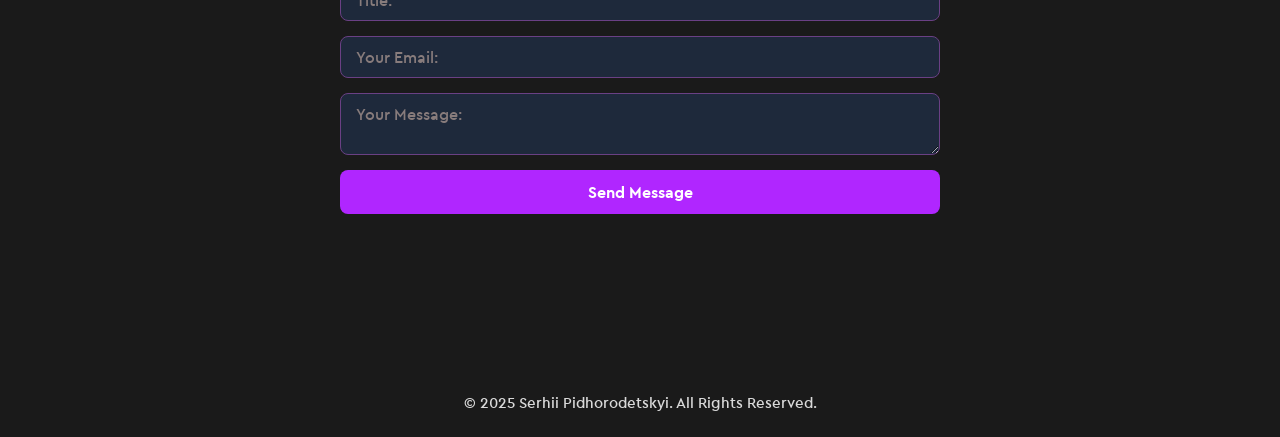
==== commit cbd75d48: "added contacts section and footer" ====
--- a/index.html
+++ b/index.html
@@ -5,7 +5,6 @@
     <meta name="viewport" content="width=device-width, initial-scale=1.0" />
     <link rel="stylesheet" href="css/style.css" />
     <link href="https://unpkg.com/aos@2.3.1/dist/aos.css" rel="stylesheet" />
-
     <title>Portfolio-Serhii</title>
   </head>
   <body>
@@ -13,16 +12,16 @@
       <nav>
         <ul>
           <li>
-            <a href="#">Home</a>
-          </li>
-          <li>
-            <a href="#">About</a>
-          </li>
-          <li>
-            <a href="#">Projects</a>
-          </li>
-          <li>
-            <a href="#">Contact</a>
+            <a href="index.html">Home</a>
+          </li>
+          <li>
+            <a href="#about">About</a>
+          </li>
+          <li>
+            <a href="#projects">Projects</a>
+          </li>
+          <li>
+            <a href="#contact">Contact</a>
           </li>
         </ul>
       </nav>
@@ -57,7 +56,7 @@
           </div>
         </div>
       </section>
-      <section class="about-section container">
+      <section class="about-section container" id="about">
         <div data-aos="fade-up" class="about">
           <h2>About</h2>
           <h3>A little about me</h3>
@@ -145,10 +144,10 @@
         </div>
       </section>
 
-      <section class="projects-section">
+      <section class="projects-section" id="projects">
         <div class="container">
           <h2>Projects</h2>
-          <div class="projects">
+          <div class="projects" data-aos="zoom-out">
             <div class="project" alt="GreenShop">
               <img src="images/greenshop.png" alt="GreenShop" />
               <p>GreenShop</p>
@@ -247,21 +246,42 @@
         </div>
       </section>
     </main>
-    <section class="contact-section">
+    <section class="contact-section" id="contact">
       <div class="container">
         <h2>Contacts</h2>
+        <p>
+          Want to get in touch? contact me via email below, or via my socials:
+        </p>
+        <div class="social-media">
+          <a href="https://github.com/Serhii269" class="github"></a>
+          <a
+            href="https://www.linkedin.com/feed/?trk=onboarding-landing"
+            class="in"
+          ></a>
+        </div>
         <div class="contact-form">
-          <form>
-            <input type="text" placeholder="Your Name" required />
-            <input type="email" placeholder="Your Email" required />
-            <textarea placeholder="Your Message" required></textarea>
+          <form action="https://formspree.io/f/xblodldn" method="POST">
+            <input name="title" type="text" placeholder="Title:" required />
+            <input
+              type="email"
+              name="email"
+              placeholder="Your Email:"
+              required
+            />
+            <textarea
+              name="message"
+              placeholder="Your Message:"
+              required
+            ></textarea>
             <button type="submit">Send Message</button>
           </form>
         </div>
       </div>
     </section>
-
-    <footer></footer>
+    <footer>
+      <p>© 2025 Serhii Pidhorodetskyi. All Rights Reserved.</p>
+    </footer>
+    <script src="js/main.js"></script>
     <script src="js/script.js"></script>
     <script src="https://unpkg.com/aos@2.3.1/dist/aos.js"></script>
     <script>
--- a/css/style.css
+++ b/css/style.css
@@ -374,5 +374,84 @@
   color: #b026ff;
   padding-bottom: 25px;
   font-family: "jostbold";
-  margin-left: 30px;
+  text-align: center;
+}
+.contact-section p {
+  font-weight: 500;
+  font-size: 15px;
+  line-height: 120%;
+  color: #d9d9d9;
+  padding-bottom: 20px;
+  font-family: "cera_promedium";
+  text-align: center;
+  margin-bottom: 5px;
+}
+
+.contact-section .container {
+  max-width: 600px;
+  margin: 0 auto;
+}
+
+.contact-form form {
+  display: flex;
+  flex-direction: column;
+  gap: 15px;
+}
+
+.contact-form input,
+.contact-form textarea {
+  padding: 10px 15px;
+  font-size: 16px;
+  border: 1px solid #6a4084;
+  background-color: #1e293b;
+  border-radius: 8px;
+  width: 100%;
+  box-sizing: border-box;
+  font-family: "cera_promedium";
+  color: #f1f1f1;
+}
+
+.contact-form input::-moz-placeholder, .contact-form textarea::-moz-placeholder {
+  color: #887c7c;
+}
+
+.contact-form input::placeholder,
+.contact-form textarea::placeholder {
+  color: #887c7c;
+}
+
+.contact-form button {
+  padding: 12px 20px;
+  font-size: 16px;
+  border: none;
+  border-radius: 8px;
+  background-color: #b026ff;
+  color: white;
+  cursor: pointer;
+  transition: background-color 0.4s ease;
+  font-family: "cera_probold";
+}
+.contact-form button:hover {
+  background-color: #00f0ff;
+  color: #1a1a1a;
+}
+
+.social-media {
+  display: flex;
+  justify-content: center;
+  margin-bottom: 15px;
+}
+
+footer {
+  margin-top: 180px;
+}
+footer p {
+  font-weight: 500;
+  font-size: 15px;
+  line-height: 120%;
+  color: #d9d9d9;
+  padding-bottom: 20px;
+  font-family: "cera_promedium";
+  text-align: center;
+  margin-bottom: 5px;
 }/*# sourceMappingURL=style.css.map */
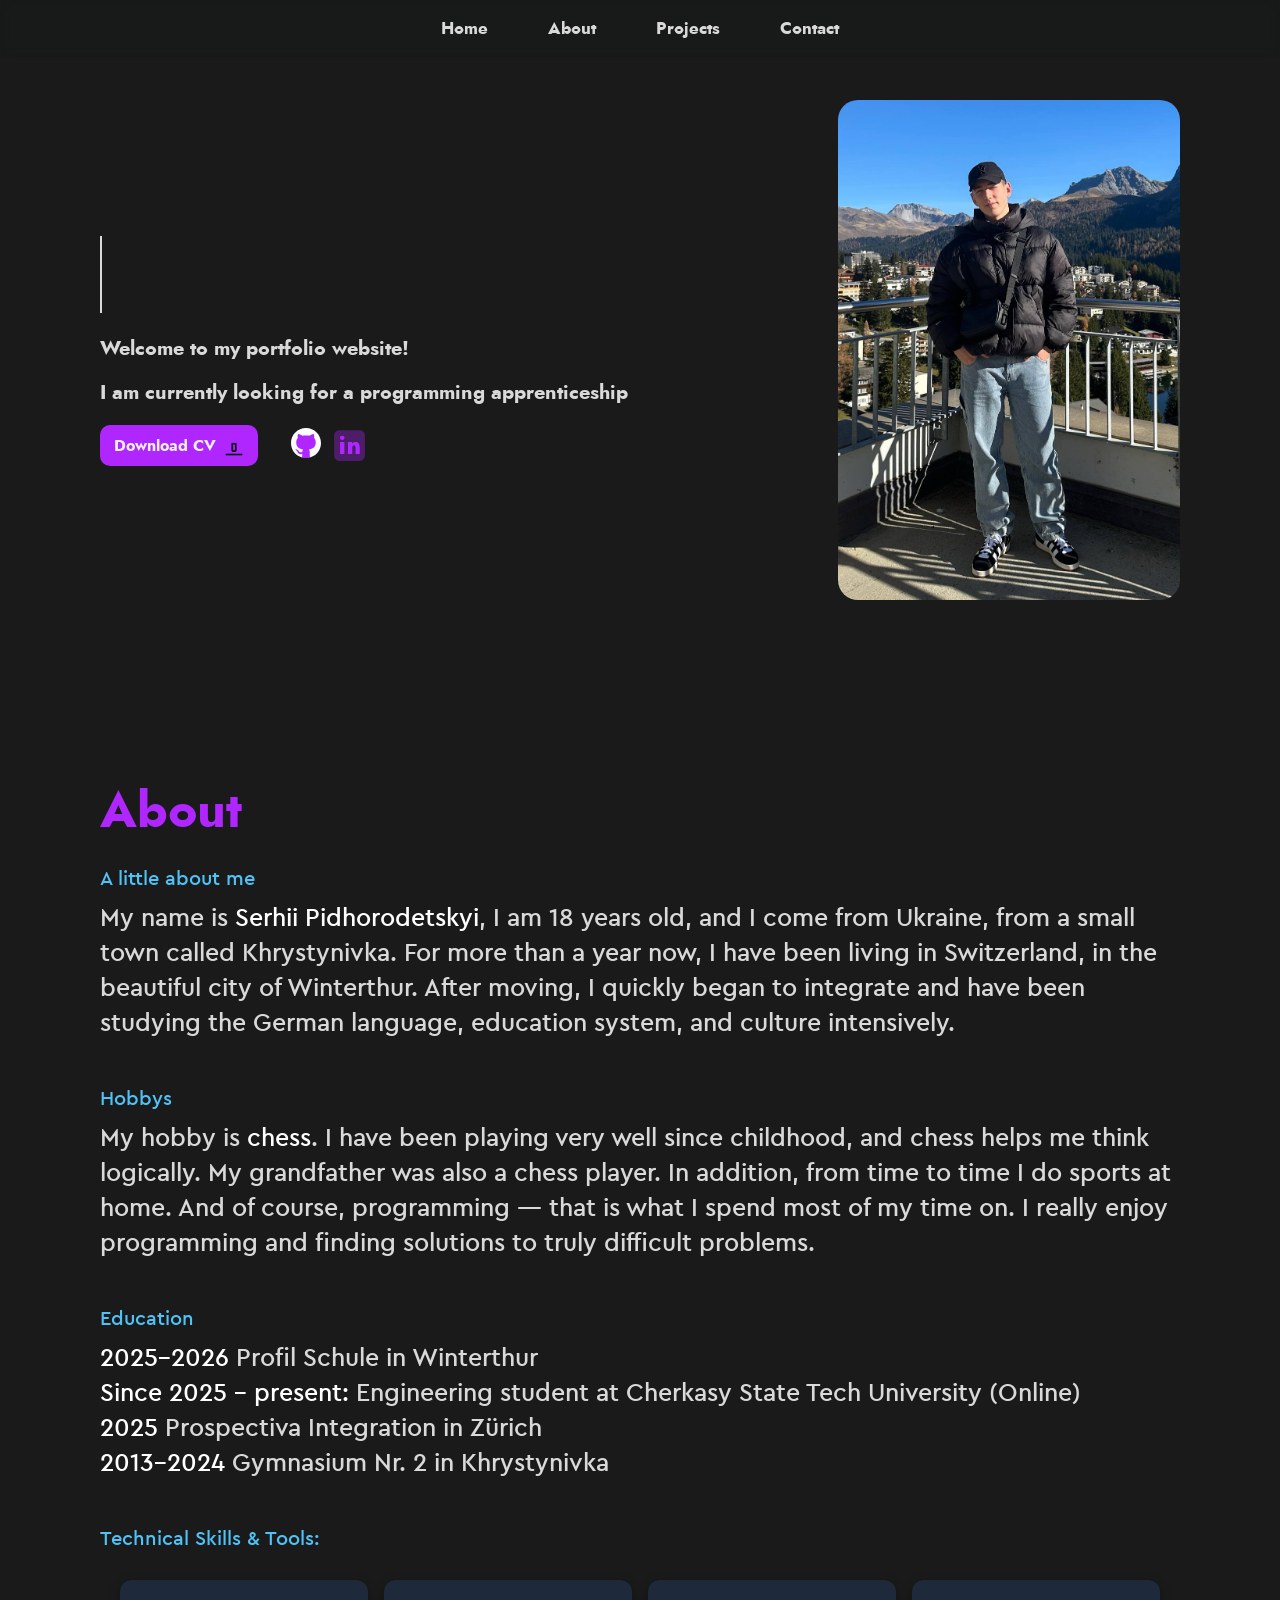
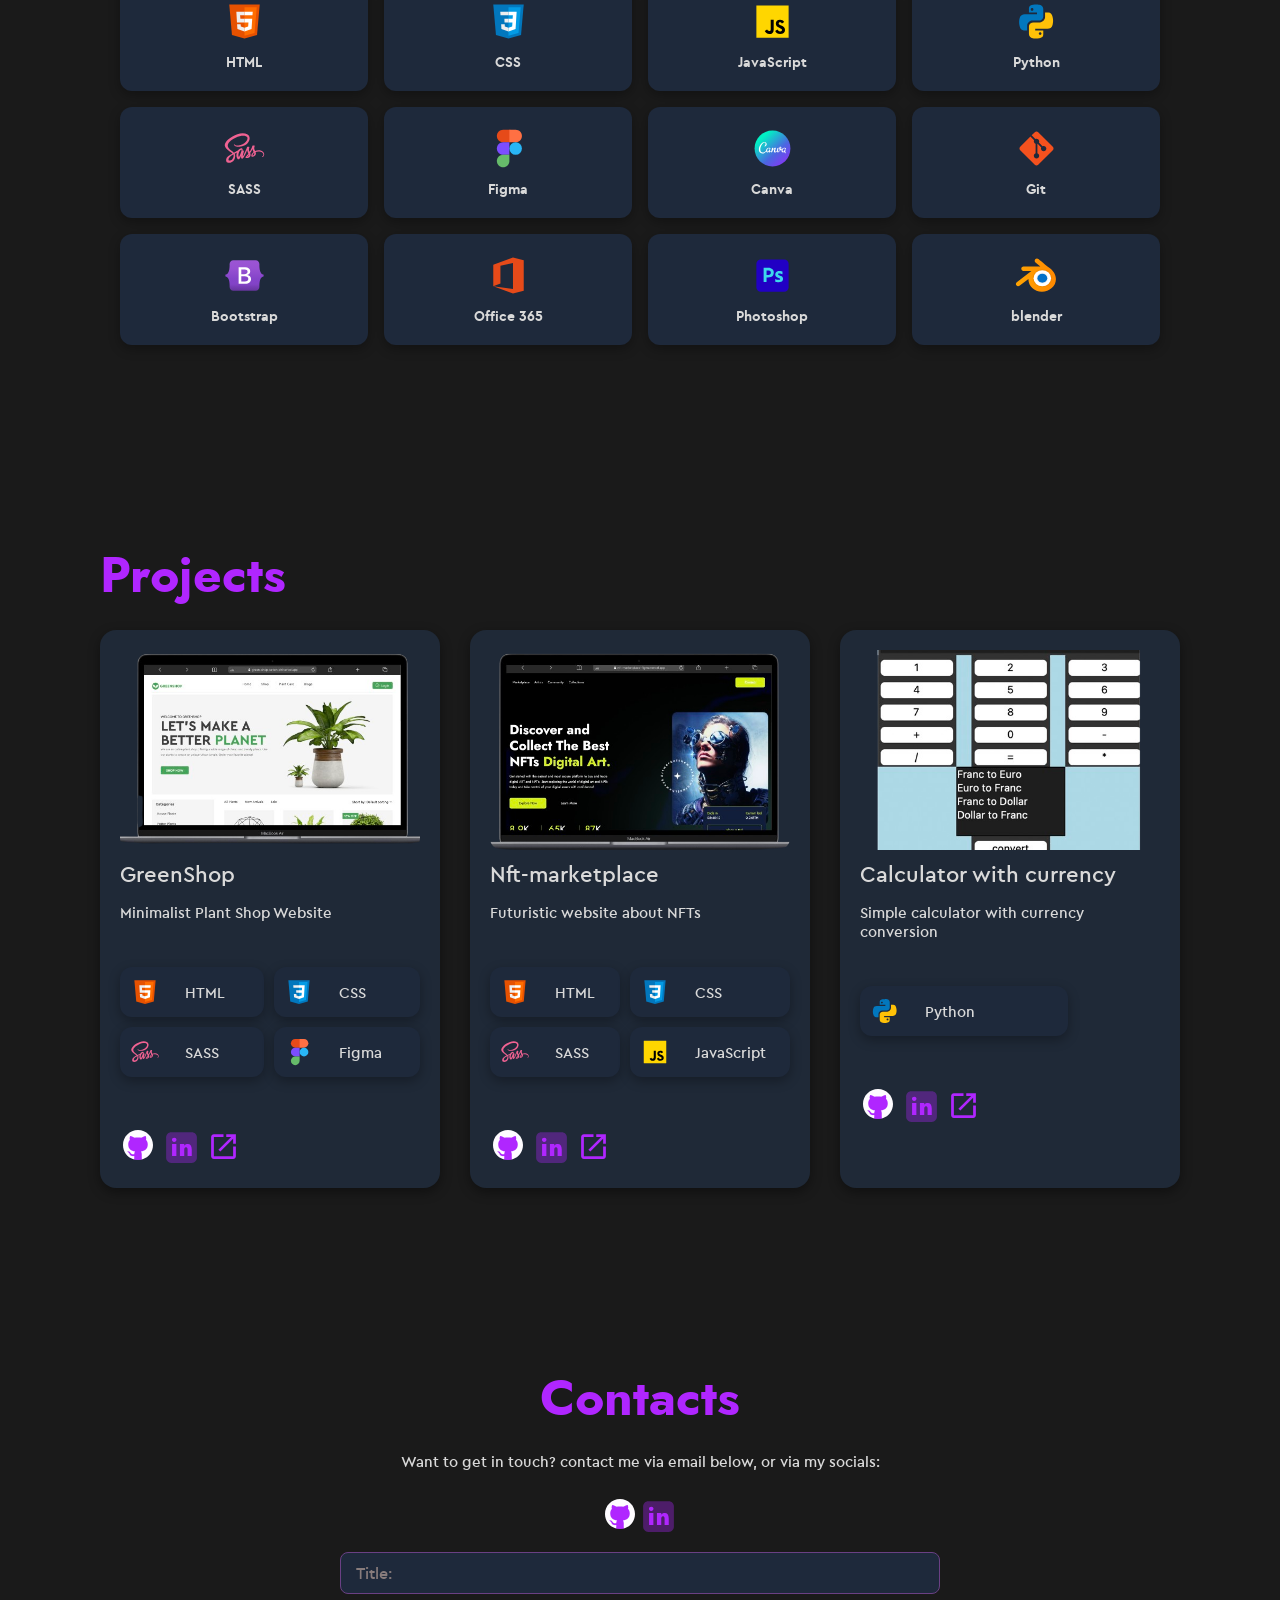
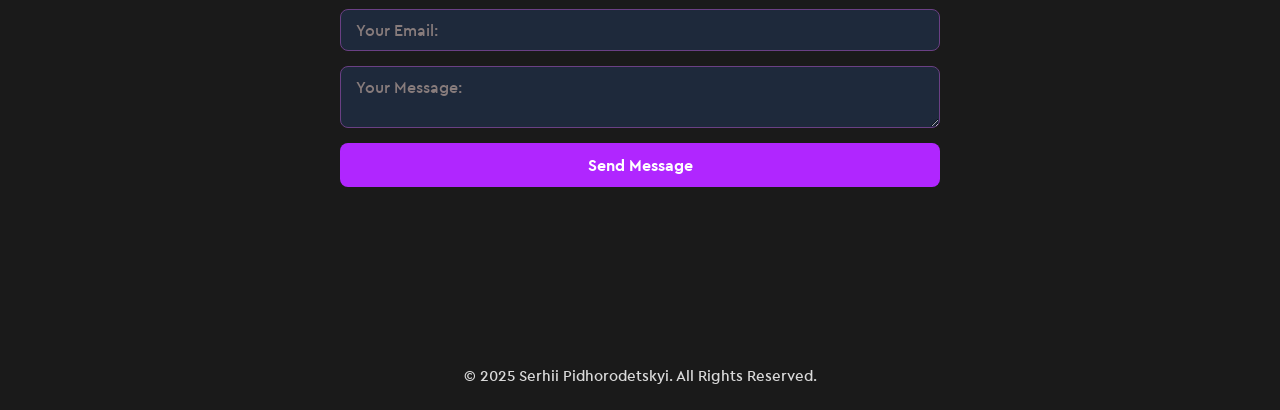
==== commit 14cb6c71: "made header fixed" ====
--- a/index.html
+++ b/index.html
@@ -8,7 +8,7 @@
     <title>Portfolio-Serhii</title>
   </head>
   <body>
-    <header class="container header-container">
+    <header>
       <nav>
         <ul>
           <li>
@@ -172,7 +172,7 @@
               </div>
               <div class="social-links">
                 <a
-                  href="https://github.com/Serhii269"
+                  href="https://github.com/Serhii269/GreenShop"
                   class="github"
                   target="_blank"
                 ></a>
@@ -180,6 +180,11 @@
                   href="https://www.linkedin.com/feed/?trk=onboarding-landing"
                   target="_blank"
                   class="in"
+                ></a>
+                <a
+                  href="https://green-shop-seven-chi.vercel.app/"
+                  target="_blank"
+                  class="open"
                 ></a>
               </div>
             </div>
@@ -208,7 +213,7 @@
               </div>
               <div class="social-links">
                 <a
-                  href="https://github.com/Serhii269"
+                  href="https://github.com/Serhii269/nft-marketplace"
                   class="github"
                   target="_blank"
                 ></a>
@@ -216,6 +221,11 @@
                   href="https://www.linkedin.com/feed/?trk=onboarding-landing"
                   target="_blank"
                   class="in"
+                ></a>
+                <a
+                  href="nft-marketplace-gray-eta.vercel.app"
+                  target="_blank"
+                  class="open"
                 ></a>
               </div>
             </div>
@@ -231,7 +241,7 @@
               </div>
               <div class="social-links">
                 <a
-                  href="https://github.com/Serhii269"
+                  href="https://github.com/Serhii269/calculator-with-currency"
                   class="github"
                   target="_blank"
                 ></a>
@@ -239,6 +249,11 @@
                   href="https://www.linkedin.com/feed/?trk=onboarding-landing"
                   target="_blank"
                   class="in"
+                ></a>
+                <a
+                  href="calculator-with-currency.vercel.app"
+                  target="_blank"
+                  class="open"
                 ></a>
               </div>
             </div>
--- a/css/style.css
+++ b/css/style.css
@@ -49,8 +49,19 @@
 }
 
 header {
+  position: fixed;
+  top: 0;
+  left: 0;
+  width: 100%;
+  background-color: rgba(22, 23, 23, 0.3);
+  color: white;
+  padding: 15px;
+  z-index: 1000;
   display: flex;
   justify-content: center;
+  align-items: center;
+  -webkit-backdrop-filter: blur(5px);
+          backdrop-filter: blur(5px);
 }
 header ul {
   display: inline-flex;
@@ -71,12 +82,12 @@
   color: #b026ff;
 }
 
+/*
 .header-container {
   margin-top: 30px;
-}
-
+}*/
 .hero-section {
-  margin-top: 70px;
+  margin-top: 100px;
 }
 
 .hero {
@@ -103,7 +114,10 @@
   font-weight: 500;
   font-size: 64px;
   line-height: 120%;
-  color: #b026ff;
+  background: linear-gradient(90deg, #fbe2f1 0%, #c12acb 100%);
+  background-clip: text;
+  -webkit-background-clip: text;
+  -webkit-text-fill-color: transparent;
   padding-bottom: 20px;
   font-family: "cera_probold";
 }
@@ -303,6 +317,9 @@
   max-width: 350px;
   flex: 1;
 }
+.project .social-links {
+  margin-top: 50px;
+}
 .project p {
   font-weight: 300;
   font-size: 22px;
@@ -320,6 +337,7 @@
 }
 .project:hover {
   transform: translateY(-7px);
+  background: #334155;
 }
 .project img {
   width: 100%;
@@ -340,10 +358,6 @@
   transition: 0.3s ease, transform 0.2s ease;
   box-shadow: 0 4px 12px rgba(0, 0, 0, 0.3);
 }
-.tools:hover {
-  background: #334155;
-  transform: translateY(-3px);
-}
 .tools img {
   width: 30px;
   height: 30px;
@@ -361,7 +375,6 @@
   grid-template-columns: repeat(2, auto);
   grid-auto-rows: auto;
   gap: 10px;
-  margin-bottom: 50px;
 }
 
 .contact-section {
@@ -454,4 +467,18 @@
   font-family: "cera_promedium";
   text-align: center;
   margin-bottom: 5px;
+}
+
+.open {
+  display: inline-block;
+  width: 33px;
+  height: 38px;
+  background-repeat: no-repeat;
+  background-size: contain;
+  background-position: center;
+  transition: 0.4s all;
+  background-image: url("../images/open.svg");
+}
+.open:hover {
+  background-image: url("../images/open-hover.svg");
 }/*# sourceMappingURL=style.css.map */
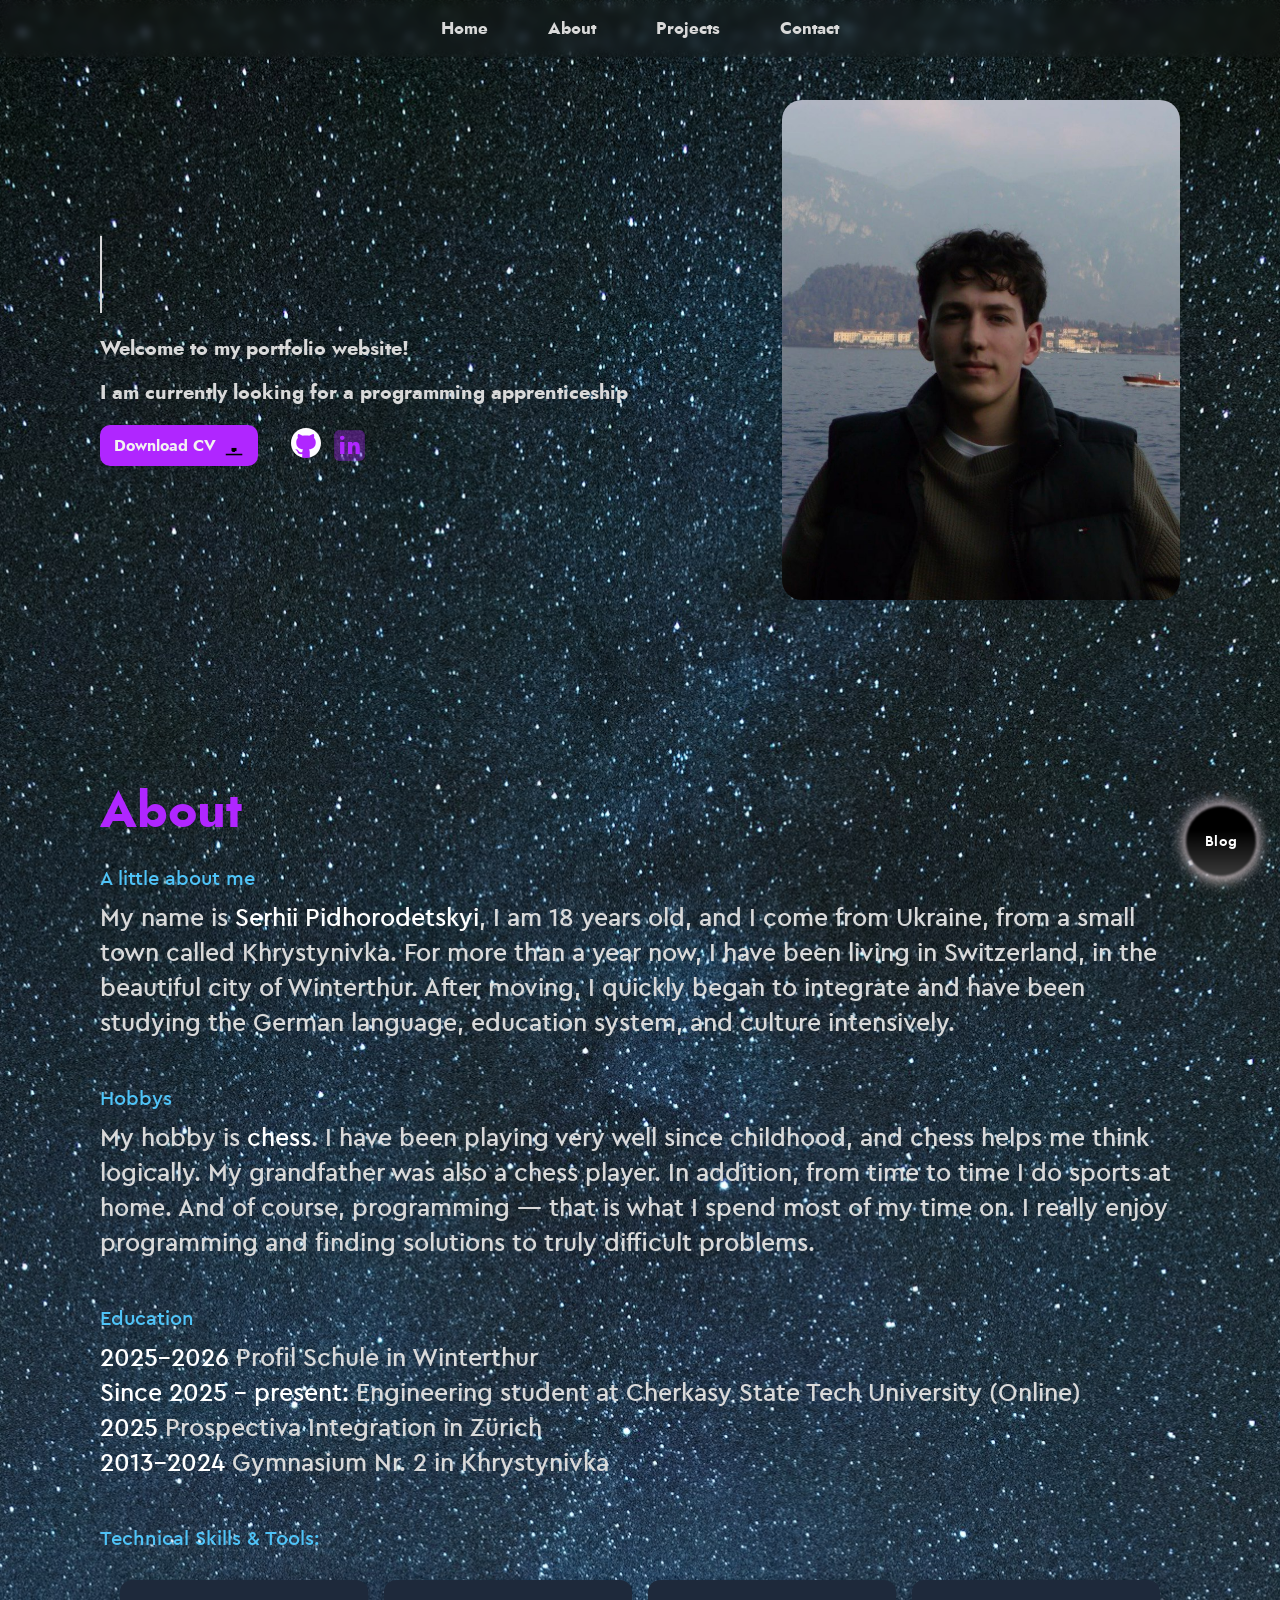
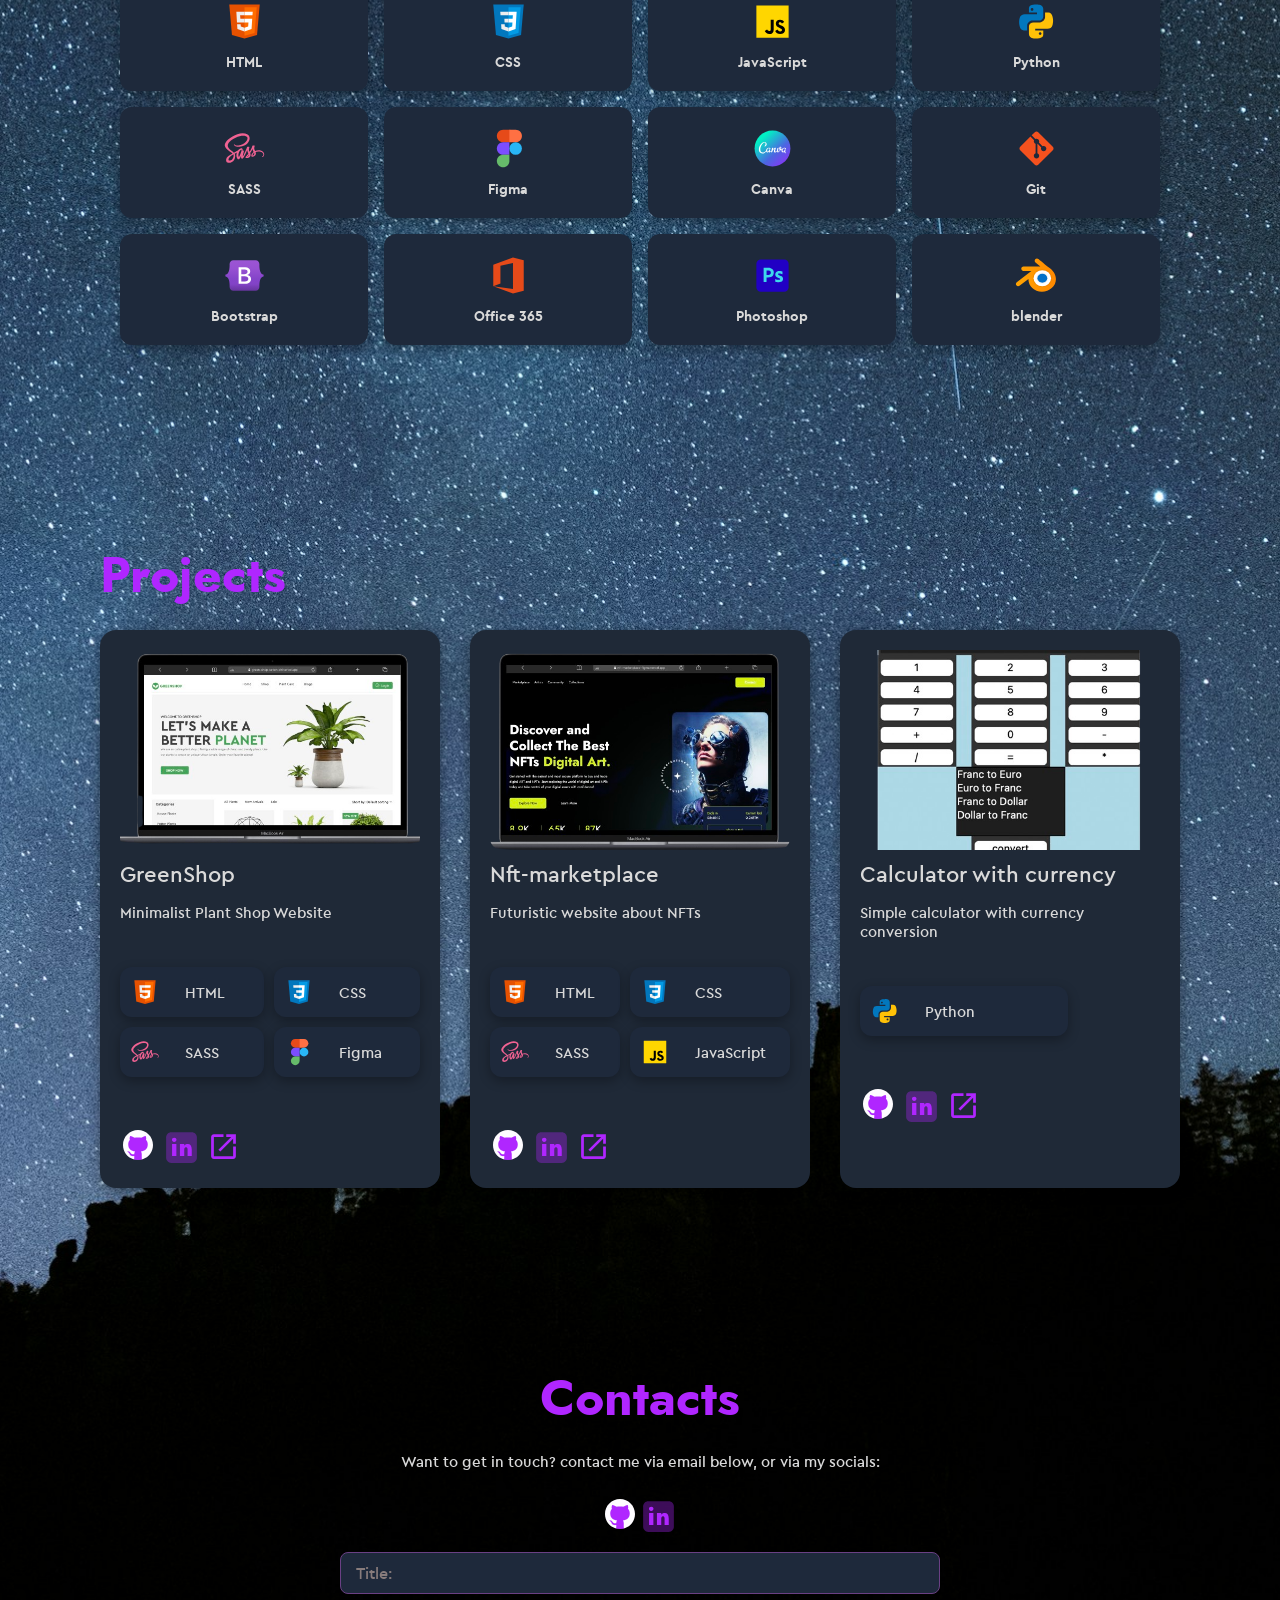
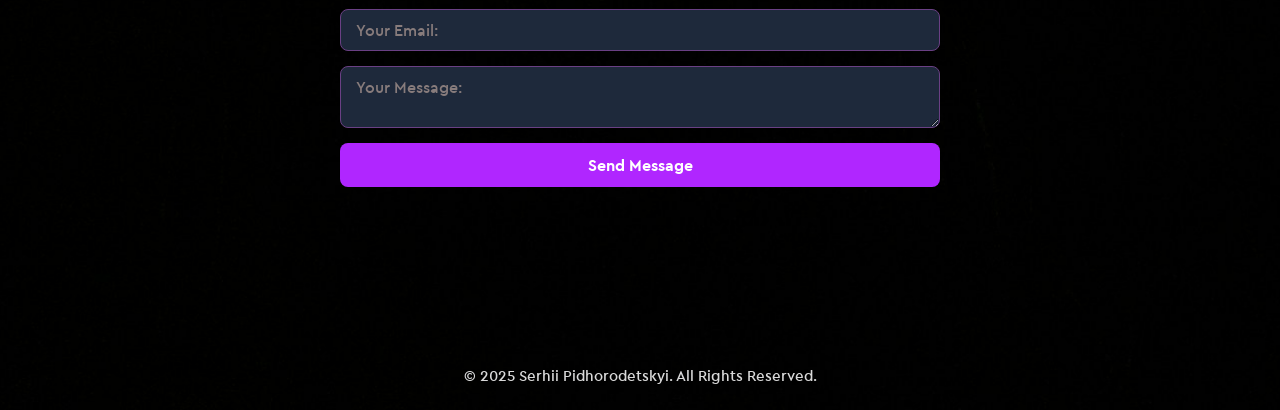
==== commit 7f874a00: "changed background and photo" ====
--- a/index.html
+++ b/index.html
@@ -4,6 +4,7 @@
     <meta charset="UTF-8" />
     <meta name="viewport" content="width=device-width, initial-scale=1.0" />
     <link rel="stylesheet" href="css/style.css" />
+    <link rel="stylesheet" href="css/media.scss" />
     <link href="https://unpkg.com/aos@2.3.1/dist/aos.css" rel="stylesheet" />
     <title>Portfolio-Serhii</title>
   </head>
@@ -213,7 +214,7 @@
               </div>
               <div class="social-links">
                 <a
-                  href="https://github.com/Serhii269/nft-marketplace"
+                  href="https://nft-marketplace-figma.vercel.app/"
                   class="github"
                   target="_blank"
                 ></a>
@@ -296,6 +297,10 @@
     <footer>
       <p>© 2025 Serhii Pidhorodetskyi. All Rights Reserved.</p>
     </footer>
+    <a href="blog.html" class="blog-fab" aria-label="Zum Blog">
+      <span class="ring"></span>
+      <span class="label">Blog</span>
+    </a>
     <script src="js/main.js"></script>
     <script src="js/script.js"></script>
     <script src="https://unpkg.com/aos@2.3.1/dist/aos.js"></script>
--- a/css/style.css
+++ b/css/style.css
@@ -46,6 +46,10 @@
 
 body {
   background-color: #1a1a1a;
+  background-image: url("../images/background.jpg");
+  background-size: cover;
+  background-repeat: no-repeat;
+  background-position: center;
 }
 
 header {
@@ -481,4 +485,66 @@
 }
 .open:hover {
   background-image: url("../images/open-hover.svg");
+}
+
+.blog-fab {
+  position: fixed;
+  right: 24px;
+  bottom: 24px;
+  width: 70px;
+  height: 70px;
+  z-index: 1000;
+  display: grid;
+  place-items: center;
+  text-decoration: none;
+  color: #ffffff;
+  font-family: "cera_probold";
+  font-weight: 600;
+  font-size: 14px;
+  letter-spacing: 0.5px;
+  -webkit-user-select: none;
+     -moz-user-select: none;
+          user-select: none;
+  cursor: pointer;
+  transition: transform 0.2s ease;
+}
+
+.blog-fab .ring {
+  position: absolute;
+  inset: 0;
+  border-radius: 50%;
+  background-image: linear-gradient(rgb(0, 0, 0) 35%, rgb(58, 58, 58));
+  filter: blur(1px);
+  box-shadow: 0 -4px 15px 0 rgb(187, 174, 183), 0 4px 15px 0 rgb(225, 207, 207);
+  animation: spin 1.7s linear infinite;
+}
+
+.blog-fab::before {
+  content: "";
+  position: absolute;
+  inset: 6px;
+  border-radius: 50%;
+  background: rgb(36, 36, 36);
+  filter: blur(8px);
+}
+
+.blog-fab .label {
+  position: relative;
+  z-index: 1;
+  pointer-events: none;
+}
+
+.blog-fab:hover {
+  transform: scale(1.05);
+}
+
+@keyframes spin {
+  to {
+    transform: rotate(360deg);
+  }
+}
+@media (prefers-reduced-motion: reduce) {
+  .blog-fab .ring {
+    animation: none;
+  }
 }/*# sourceMappingURL=style.css.map */
